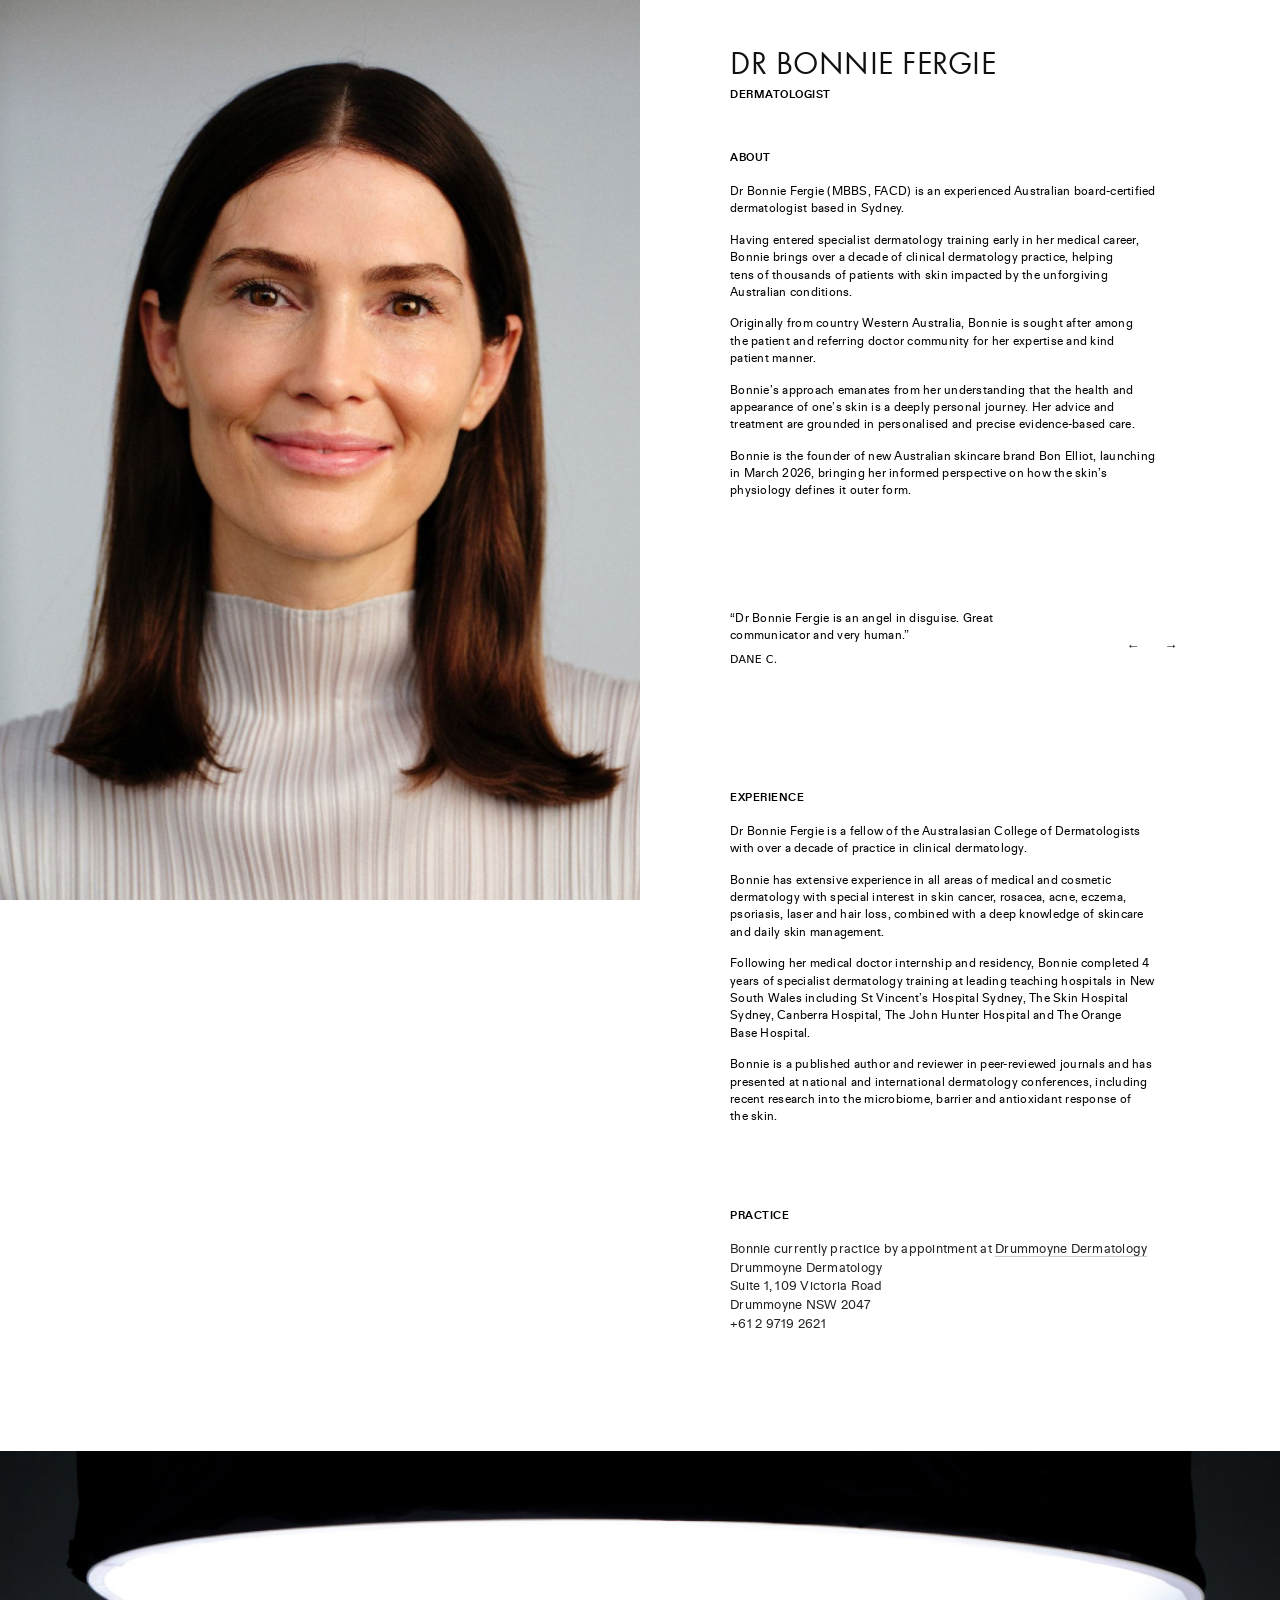
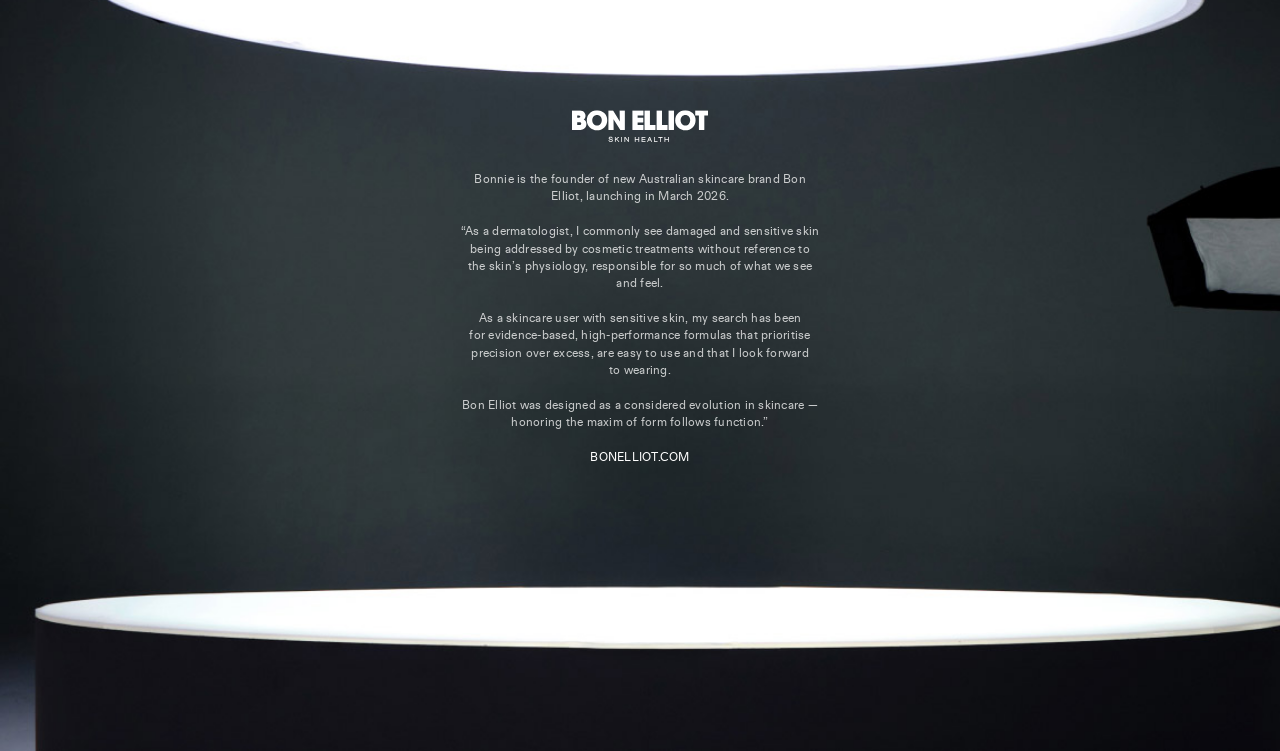
==== index.html @ 6dfac00f "Add files via upload" ====
<!doctype html>
<html lang="en">
<head>
  <meta charset="utf-8" />
  <meta name="viewport" content="width=device-width, initial-scale=1" />
  <title>Dr. Bonnie Fergie</title>

   <link rel="stylesheet" href="css/styles.css" />
   <link rel="stylesheet" href="fonts/stylesheet.css" />
   <link rel="icon" href="assets/favicon.ico" sizes="any">
  <link rel="icon" type="image/png" sizes="32x32" href="assets/favicon-32x32.png">
  <link rel="apple-touch-icon" sizes="180x180" href="assets/apple-touch-icon.png">

 
</head>

  <body>
    <!-- TOP SECTION: sticky image is constrained to this section -->
    <main class="page">
      <section class="bio">
        <div class="bio-grid">
          <aside class="bio-media">
            <!-- Use your attached image path -->
            <img src="assets/bonnie-portrait.jpg" alt="Portrait" />
          </aside>

          <article class="bio-content">
			  <div class="bio-content-inner">
            <h1>DR BONNIE FERGIE</h1>
            <div class="subtitle">DERMATOLOGIST</div>

            <h2>ABOUT</h2>
            <p>
              Dr Bonnie Fergie (MBBS, FACD) is an experienced Australian board-certified dermatologist based in Sydney.
            </p>
            <p>
              Having entered specialist dermatology training early in her medical career, Bonnie brings over a decade of clinical dermatology practice, helping tens of thousands of patients with skin impacted by the unforgiving Australian conditions.
            </p>
            <p>
              Originally from country Western Australia, Bonnie is sought after among the patient and referring doctor community for her expertise and kind patient manner.
            </p>
            <p>
              Bonnie’s approach emanates from her understanding that the health and appearance of one’s skin is a deeply personal journey. Her advice and treatment are grounded in personalised and precise evidence-based care.
            </p>
            <p>
              Bonnie is the founder of new Australian skincare brand Bon Elliot, launching in March 2026, bringing her informed perspective on how the skin’s physiology defines it outer form.
            </p>

		
			<div class="quote" aria-label="Testimonials">
			  <div class="quote-row">
			    

			    <div class="quote-body" role="group" aria-roledescription="carousel" aria-live="polite">
			      <p class="quote-text" id="quoteText"></p>
			      <div class="byline" id="quoteByline"></div>
			    </div>
				
			    <button class="quote-arrow" type="button" data-dir="-1" aria-label="Previous quote">
			      &#8592;
			    </button>

			    <button class="quote-arrow" type="button" data-dir="1" aria-label="Next quote">
			      &#8594;
			    </button>
			  </div>

			
			</div>

            <h2>EXPERIENCE</h2>
            <p>
              Dr Bonnie Fergie is a fellow of the Australasian College of Dermatologists with over a decade of
              practice in clinical dermatology.
            </p>
            <p>
              Bonnie has extensive experience in all areas of medical and cosmetic dermatology with special interest
              in skin cancer, rosacea, acne, eczema, psoriasis, laser and hair loss, combined with a deep knowledge
              of skincare and daily skin management.
            </p>
            <p>
              Following her medical doctor internship and residency, Bonnie completed 4 years of specialist
              dermatology training at leading teaching hospitals in New South Wales including St Vincent’s Hospital
              Sydney, The Skin Hospital Sydney, Canberra Hospital, The John Hunter Hospital and The Orange Base
              Hospital.
            </p>
            <p>
              Bonnie is a published author and reviewer in peer-reviewed journals and has presented at national and
              international dermatology conferences, including recent research into the microbiome, barrier and
              antioxidant response of the skin.
            </p>

            <div class="meta">
              <h2>PRACTICE</h2>
              <p>Bonnie currently practice by appointment at <a href="#">Drummoyne Dermatology</a><br/>
			  Drummoyne Dermatology<br/>
              Suite 1, 109 Victoria Road<br/>
              Drummoyne NSW 2047<br/>
              +61 2 9719 2621</p>
            </div>
			</div>
			
          </article>
        </div>
      </section>
    </main>

    <!-- BOTTOM SECTION: when this scrolls up, it naturally pushes the sticky image away -->
	<section class="quoteHero" aria-label="Bon Elliot statement section">
	  <!-- Background image -->
	  

	  <!-- Centered content -->
	  <div class="quoteHero__content">
	    
		
			<div class="quoteHero__logo">
	      	  <img src="assets/BonElliotLockup.svg" alt="Bon Elliot — Skin Health" />
	    	</div>

	    	<p class="quoteHero__lead">
	      Bonnie is the founder of new Australian skincare brand Bon Elliot, launching in March 2026.
	           <br/><br/>
	      “As a dermatologist, I commonly see damaged and sensitive skin being addressed by cosmetic treatments without reference to the skin’s physiology, responsible for so much of what we see and feel.
		  	<br/><br/>
	        As a skincare user with sensitive skin, my search has been for evidence-based, high-performance formulas that
	        prioritise precision over excess, are easy to use and that I look forward to wearing.
	     <br/><br/>
	        Bon Elliot was designed as a considered evolution in skincare — honoring the maxim of form follows function.”
			  <br/><br/>
		  	<a href="https://bonelliot.com" target="_blank" aria-label="Bon Elliot">BONELLIOT.COM</a>	
	      	</p>
	    </div>
		

	  </div>
	</section>
	
    <script>
      // 10 quotes (edit these however you like)
      const QUOTES = [
        { text: "Dr Bonnie Fergie is an angel in disguise. Great communicator and very human.", by: "Dane C." },
        { text: "She's practical and patient, a problem solver to support your skin.", by: "Michelle T." },
        { text: "Thank you Dr Fergie, I know you've changed my life.", by: "S. S." },
        { text: "Amazingly caring and always up on the latest treatments.", by: "Sunrise E." },
        { text: "Absolutely amazing. Very patient when explaining things to me.", by: "William H." },
        { text: "I felt I was in very safe and competent hands.", by: "Brenda A." },
        { text: "Very professional and able to find effective long-term solutions.", by: "Linda L." },
        { text: "I cannot thank Dr Bonnie Fergie enough for the incredibly kind, professional and thorough treatment of my skin.", by: "Claudia P." },
        { text: "Refreshing to experience her manner and her expertise in treating my skin condition. I didn't feel like another number.", by: "P." },
  	  ];
      

      const textEl = document.getElementById("quoteText");
      const bylineEl = document.getElementById("quoteByline");
      const dotsEl = document.querySelector(".quote-dots");
      const arrows = document.querySelectorAll(".quote-arrow");

      let index = 0;

      function renderDots() {
        dotsEl.innerHTML = "";
        QUOTES.forEach((_, i) => {
          const dot = document.createElement("span");
          dot.className = "quote-dot" + (i === index ? " is-active" : "");
          dotsEl.appendChild(dot);
        });
      }

      function renderQuote() {
        const q = QUOTES[index];
        textEl.textContent = `“${q.text}”`;
        bylineEl.textContent = q.by;
        renderDots();
      }

      function move(dir) {
        index = (index + dir + QUOTES.length) % QUOTES.length;
        renderQuote();
      }

      arrows.forEach((btn) => {
        btn.addEventListener("click", () => move(parseInt(btn.dataset.dir, 10)));
      });

      // Optional: keyboard support (left/right arrows)
      document.addEventListener("keydown", (e) => {
        if (e.key === "ArrowLeft") move(-1);
        if (e.key === "ArrowRight") move(1);
      });

      renderQuote();
    </script>
  </body>
  
  
  
</html>
---- css/styles.css ----
:root {
  --page-max: 1730px;
  --gap: clamp(18px, 3.5vw, 56px);
  --text: #111;
  --muted: #6b6b6b;
  --rule: #e8e8e8;
  --bg: #ffffff;
}

/* ---------- Base ---------- */

* {
  box-sizing: border-box;
}

html,
body {
  height: 100%;
}

body {
  margin: 0;
  font-family:
    ui-sans-serif,
    system-ui,
    -apple-system,
    Segoe UI,
    Roboto,
    Helvetica,
    Arial,
    "Apple Color Emoji",
    "Segoe UI Emoji";
  color: var(--text);
  background: var(--bg);
}

/* ---------- Layout wrappers ---------- */

.page {
  max-width: var(--page-max);
  margin: 0 auto;
  padding: 0 var(--gutter);
}

/*
  Sticky boundary:
  Sticky elements stop being sticky when their parent ends.
  When the next section scrolls up, it pushes the sticky image away.
*/

.bio {
  padding: 0;
}

.bio-grid {
  display: grid;
  grid-template-columns: 50vw 1fr;
  min-height: 100vh;
}

/* ---------- Sticky media ---------- */

.bio-media {
  position: sticky;
  top: 0;
  width: 50vw;
  height: 100vh;
  overflow: hidden;
}

.bio-media img {
  width: 100%;
  height: 100%;
  display: block;
  object-fit: cover;
}

.bio-content {
  display: flex;
  align-items: center;     /* vertical centering */
  justify-content: center; /* horizontal centering */
  min-height: 100vh;       /* match viewport height */
}

.bio-content-inner {
  max-width: 460px;
  width: 100%;
  margin-top: 40px;
  margin-bottom: 110px;
}

/* ---------- Content typography ---------- */

.kicker {
  margin: 0 0 10px;
  font-size: 12px;
  letter-spacing: 0.14em;
  text-transform: uppercase;
  color: var(--muted);
}

h1 {
  margin: 0 0 6px;
  font-family: 'futura_roundregular';
  font-size: 32px;
  letter-spacing: 0.5px;
  font-weight: 100;
}

.subtitle {
  margin: 0 0 26px;
  font-family: 'abc_diatype_unlicensed_triaBd';
  font-size: 11px;
  letter-spacing: 0.5px;
  text-transform: uppercase;
  color: #000;
}

h2 {
  margin: 52px 0 20px;
  font-family: 'abc_diatype_unlicensed_triaBd';
  font-size: 11px;
  letter-spacing: 0.5px;
  text-transform: uppercase;
  color: #000;
}

p {
  margin: 0 0 14px;
  font-family: 'abc_diatype_unlicensed_triaRg';
  font-size: 12px;
  line-height: 1.45;
  letter-spacing: 0.25px;
  color: #000;
  max-width: 62ch;
  text-wrap:pretty;
}

/* ---------- Quote ---------- */

/* Quote carousel styling (works with your existing .quote styles) */
.quote {
  margin: 92px 0;
  padding: 18px 0;
}

.quote-row {
  display: grid;
  grid-template-columns: auto 1fr auto;
  gap: 0px;
  align-items: center;
}

.quote-body {
  min-height: 72px; /* keeps layout steady while swapping */
  padding-right:100px;
}

.quote-text {
  margin: 0 0 8px;
  font-size: 12px;
  line-height: 1.45;
  letter-spacing: 0.25px;
  color: #000;
  max-width: 62ch;
  text-wrap:pretty;
}

.byline {
  font-size: 11px;
  letter-spacing: 0.25px;
  color: #000;
  text-wrap:pretty;
  text-transform: uppercase;
}

.quote-arrow {
  width: 38px;
  height: 38px;
  border: none;
  background: #fff;
  color: #111;
  cursor: pointer;
  display: grid;
  place-items: center;
  line-height: 1;
  user-select: none;
}

.quote-arrow:hover {
  border-color: #cfcfcf;
}

.quote-arrow:active {
  transform: translateY(1px);
}

.quote-arrow:focus-visible {
  outline: 2px solid #111;
  outline-offset: 3px;
}

.quote-dots {
  margin-top: 14px;
  display: flex;
  gap: 6px;
  justify-content: center;
}

.quote-dot {
  width: 6px;
  height: 6px;
  border-radius: 999px;
  background: #d7d7d7;
}

.quote-dot.is-active {
  background: #111;
}

/* ---------- Meta ---------- */

.meta {
  margin-top: 12px;
  padding-top: 18px;
}

.meta p {
  margin: 0 0 6px;
  font-size: 13px;
  color: #222;
}

.meta a {
  color: inherit;
  text-decoration: none;
  border-bottom: 1px solid #ccc;
}

.meta a:hover {
  border-bottom-color: #111;
}

/* ---------- Responsive (Bio) ---------- */

@media (max-width: 900px) {
  .bio-grid {
    grid-template-columns: 1fr;
  }

  .bio-media {
    position: relative;
    width: 100%;
    height: auto;
  }

  .bio-media img {
    height: 70vh;
  }
}

/* ---------- Quote Hero ---------- */

.quoteHero {
	background: url("../assets/bottom_bg.jpg") center / cover no-repeat;
	  position: relative;
	  height: 100vh;
}



/* Centered overlay */

.quoteHero__content {
  position: absolute;
  top: 50%;
  left: 50%;
  transform: translate(-50%, -50%);
  z-index: 1;
  text-align: center;
  color: rgba(255, 255, 255, 0.88);
}

.quoteHero__logo {
}

.quoteHero__logo img {
  height: 32px;
  width: auto;
  display: inline-block;
}

.quoteHero__lead {
  margin: 25px 0 25px;
  font-size: 12px;
  line-height: 1.45;
  color: rgba(255, 255, 255, 0.75);
}

p.quoteHero__lead  {
	max-width:52ch;
}

.quoteHero__quote {
  width: min(560px, 92vw);
  font-size: 12px;
  line-height: 1.45;
  letter-spacing: 0.25px;
  color: rgba(255, 255, 255, 0.82);
}

.quoteHero__quote p {
  margin: 0 0 14px;
}

.quoteHero__url {
  margin-top: 22px;
  font-size: 11px;
  letter-spacing: 0.2em;
  color: rgba(255, 255, 255, 0.8);
}

a {
	color: #fff;
	text-decoration: none;
}

/* ---------- Quote Hero Responsive ---------- */

@media (max-width: 520px) {
  .quoteHero__logo img {
    height: 30px;
  }

  .quoteHero__quote {
    font-size: 12px;
  }
  
  .quoteHero__content {
	  width:300px;
  }

  .bio-content {
	  margin: 0px 20px;
  }
}
---- fonts/stylesheet.css ----
@font-face {
    font-family: 'futura_roundregular';
    src: url('futura_round-webfont.woff2') format('woff2'),
         url('futura_round-webfont.woff') format('woff');
    font-weight: normal;
    font-style: normal;
}

@font-face {
    font-family: 'abc_diatype_unlicensed_triaRg';
    src: url('abcdiatype-regular-trial-webfont.woff2') format('woff2'),
         url('abcdiatype-regular-trial-webfont.woff') format('woff');
    font-weight: normal;
    font-style: normal;
}

@font-face {
    font-family: 'abc_diatype_unlicensed_triaBd';
    src: url('abcdiatype-bold-trial-webfont.woff2') format('woff2'),
         url('abcdiatype-bold-trial-webfont.woff') format('woff');
    font-weight: normal;
    font-style: normal;
}
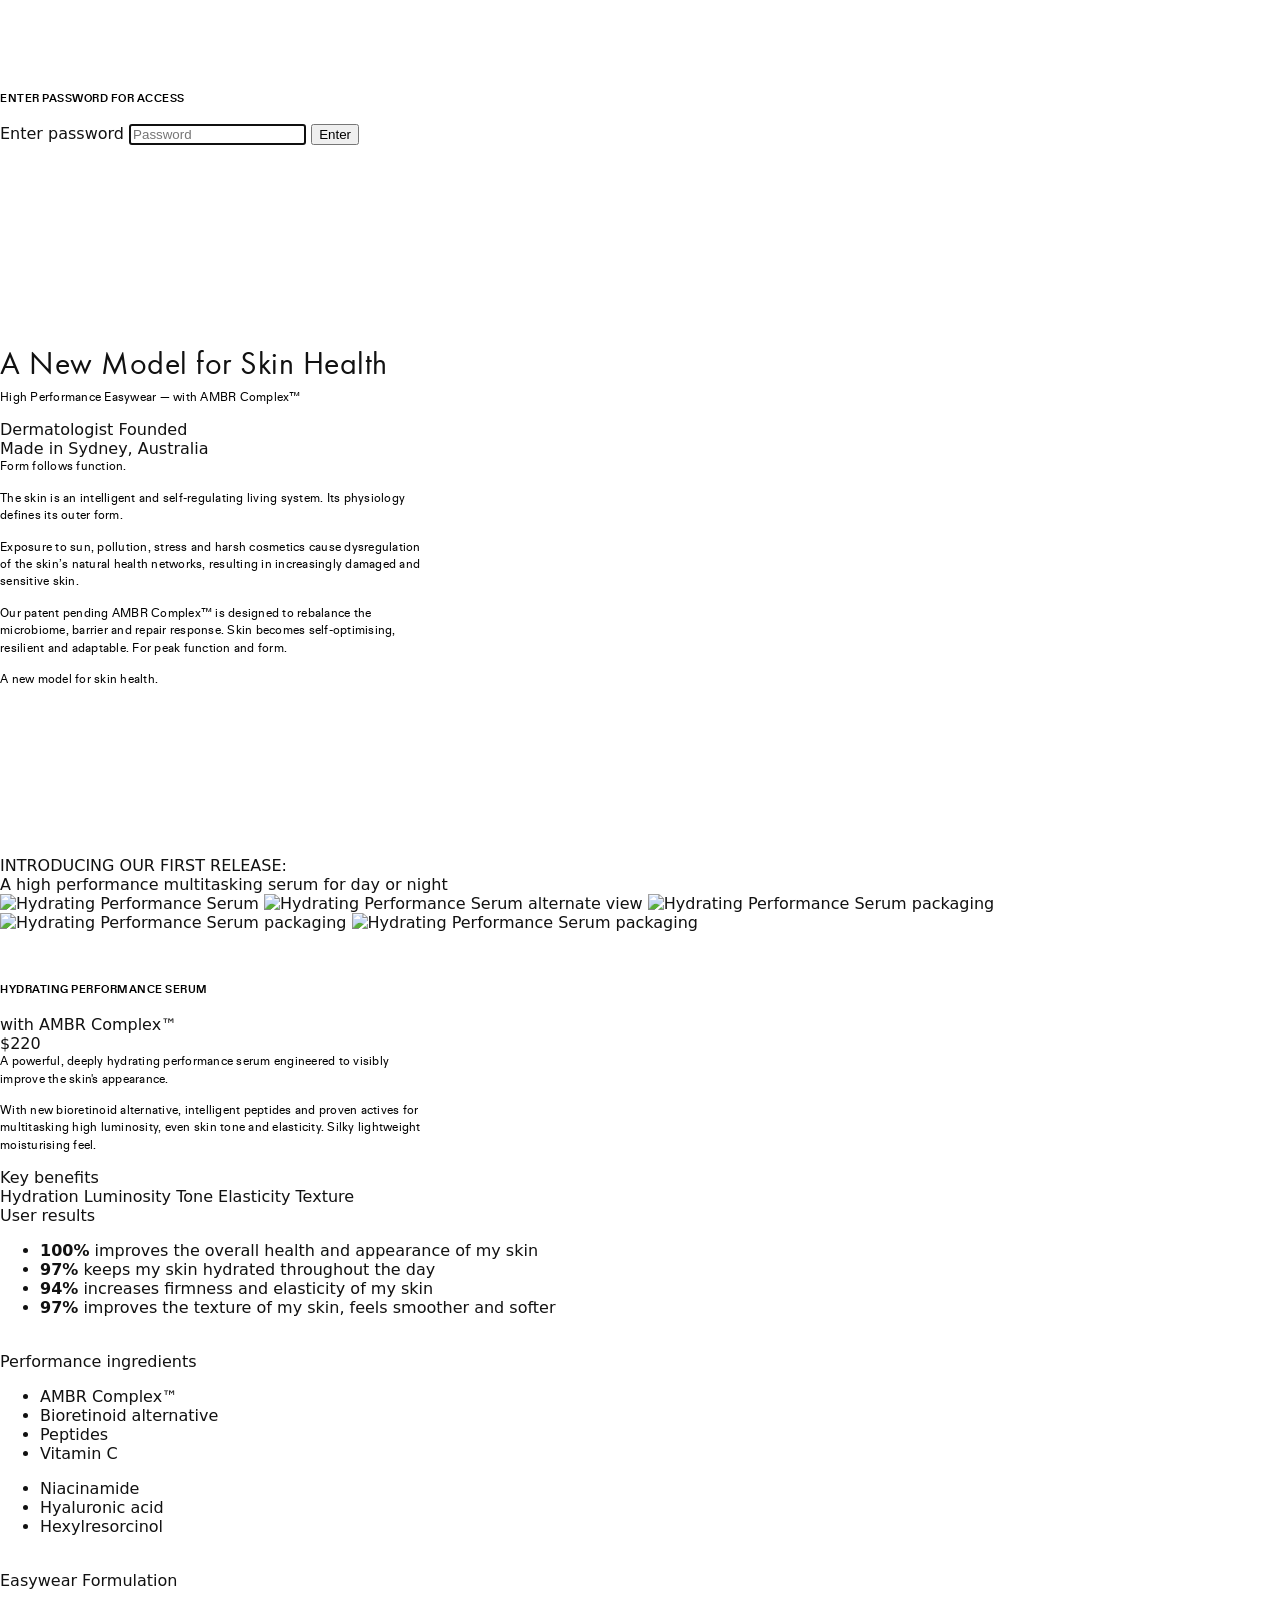
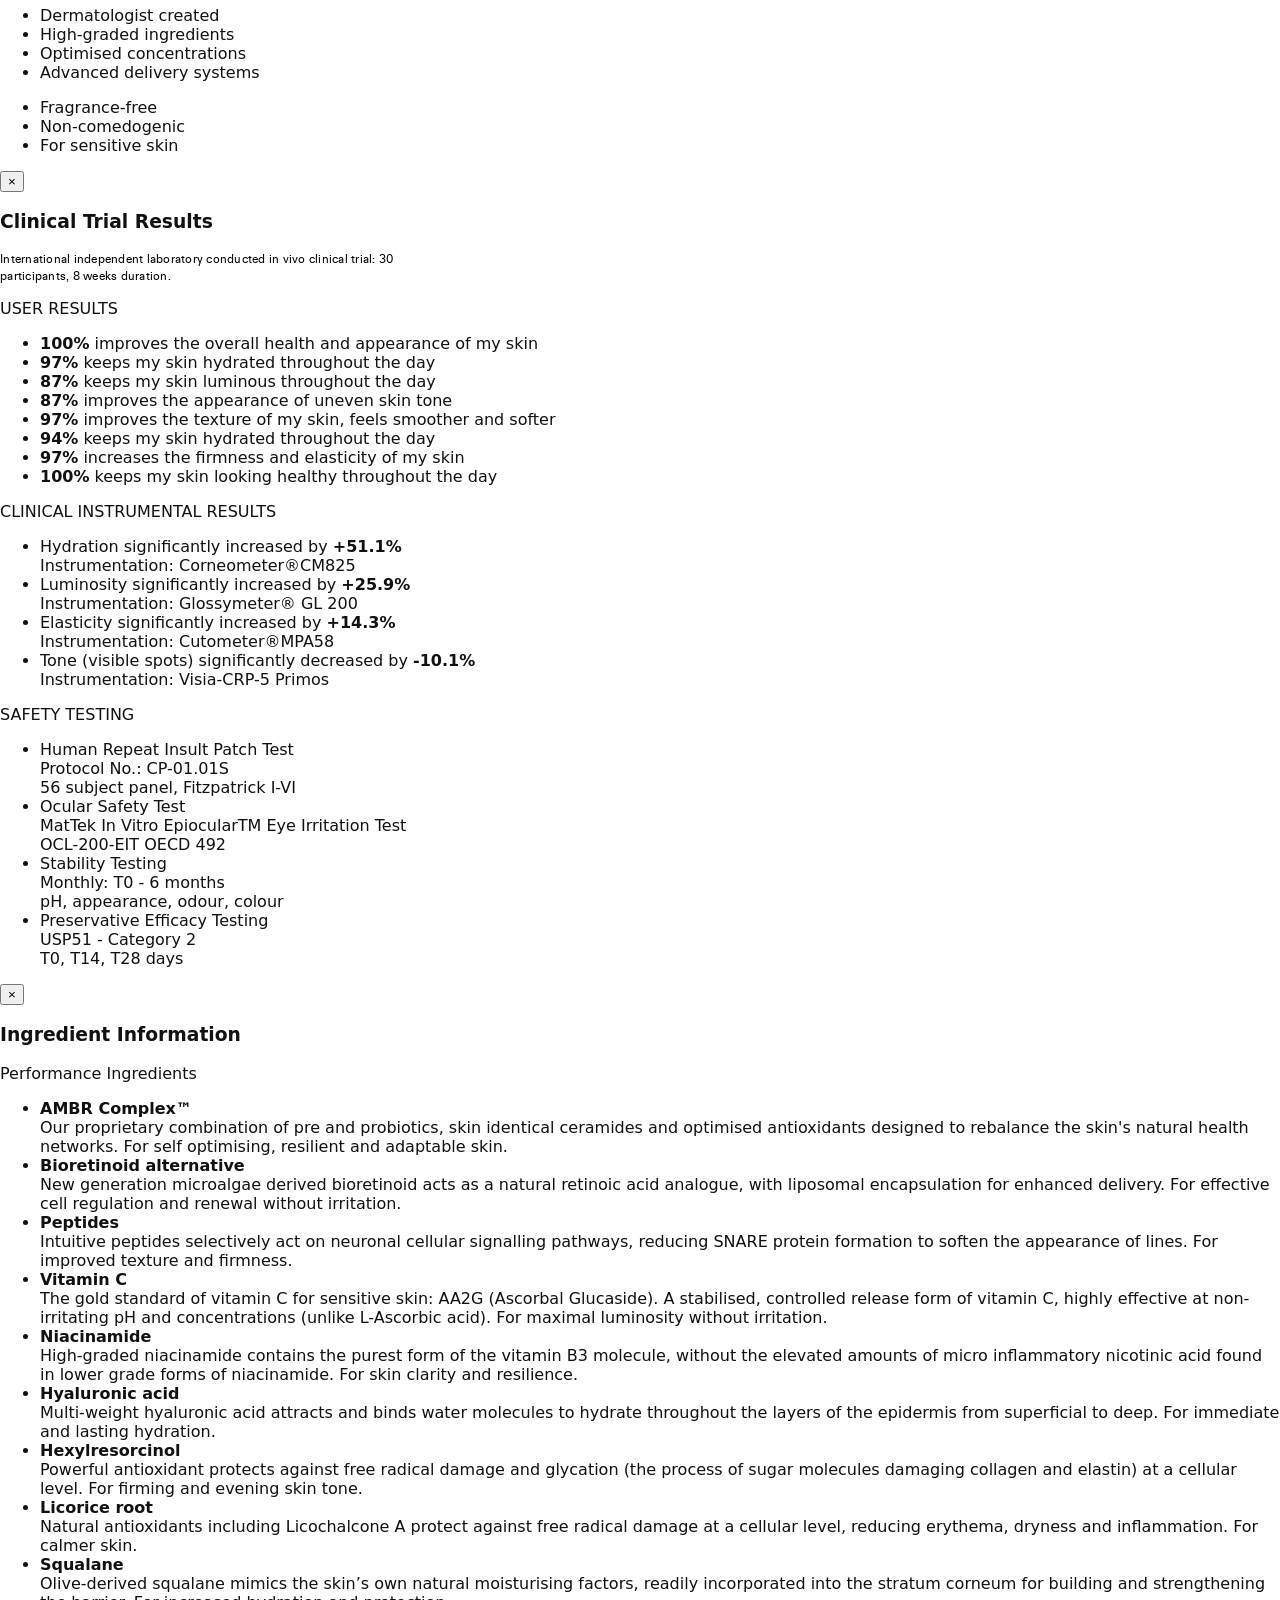
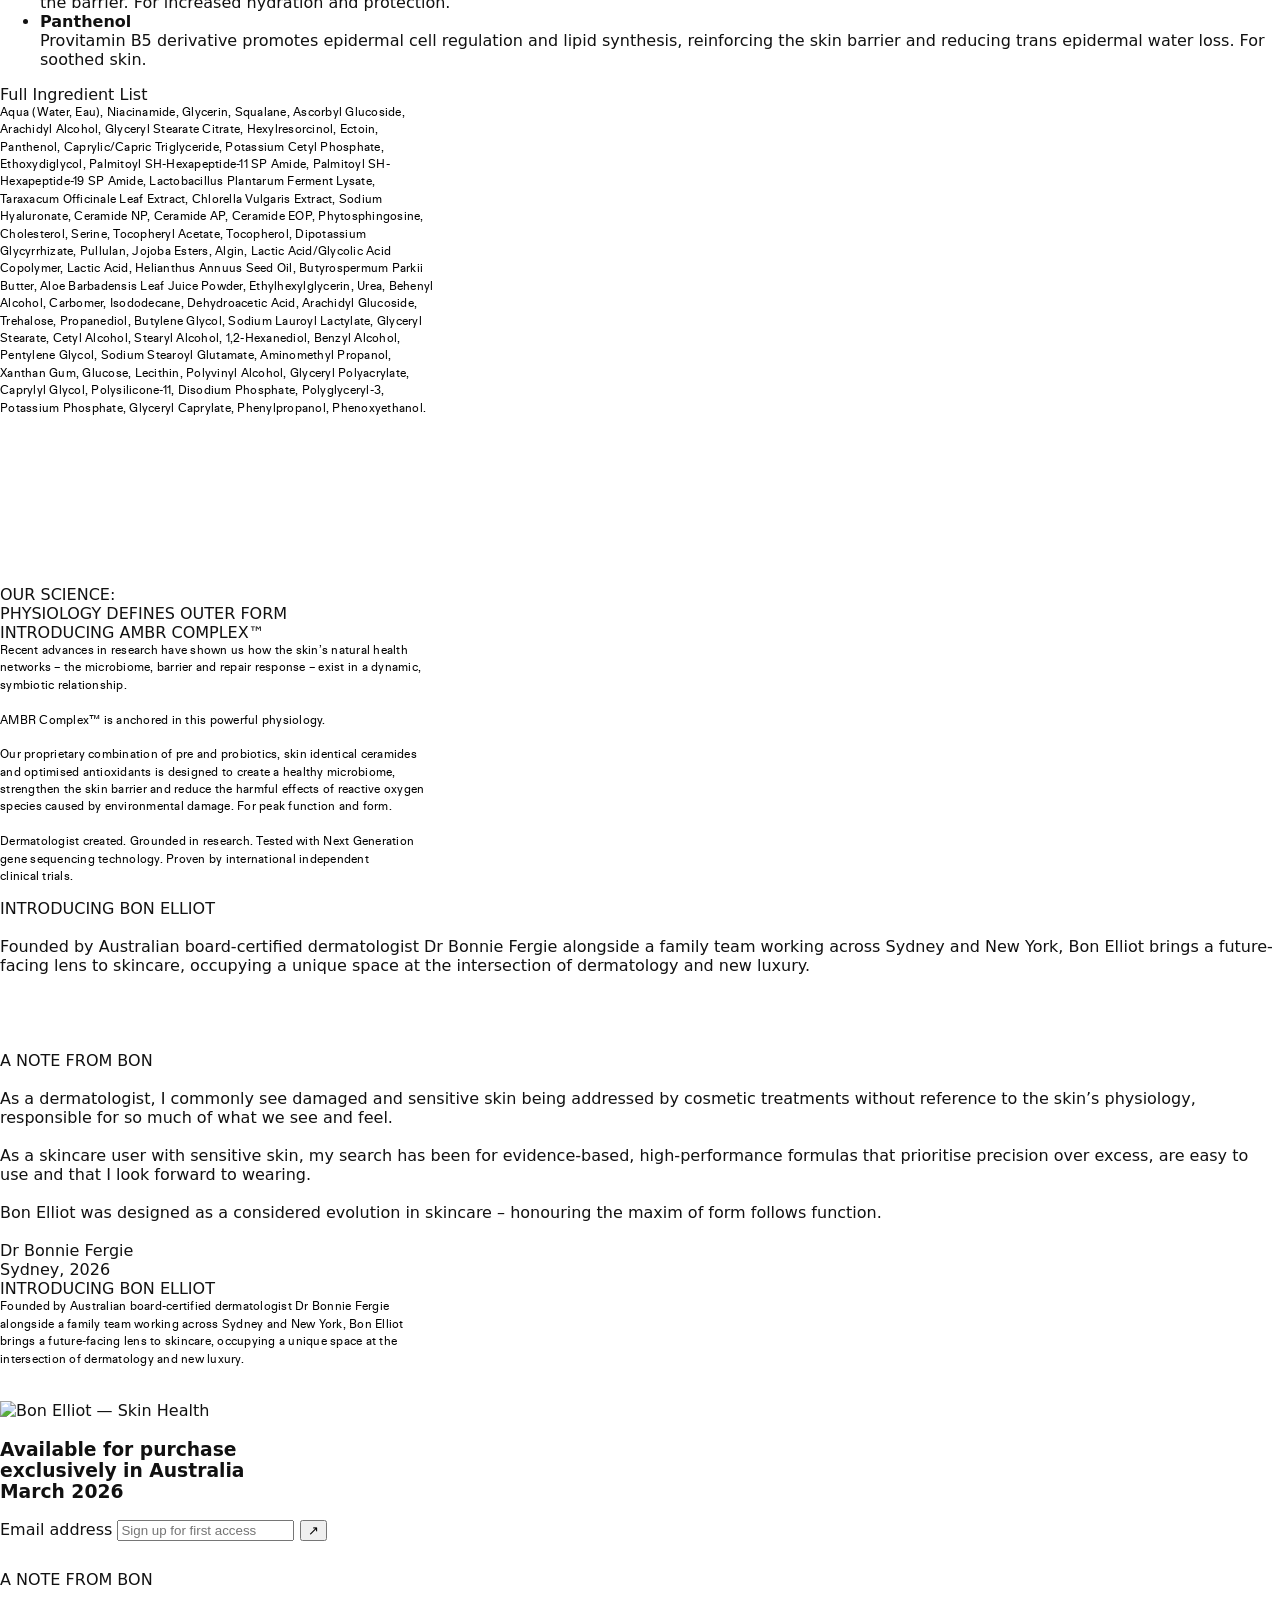
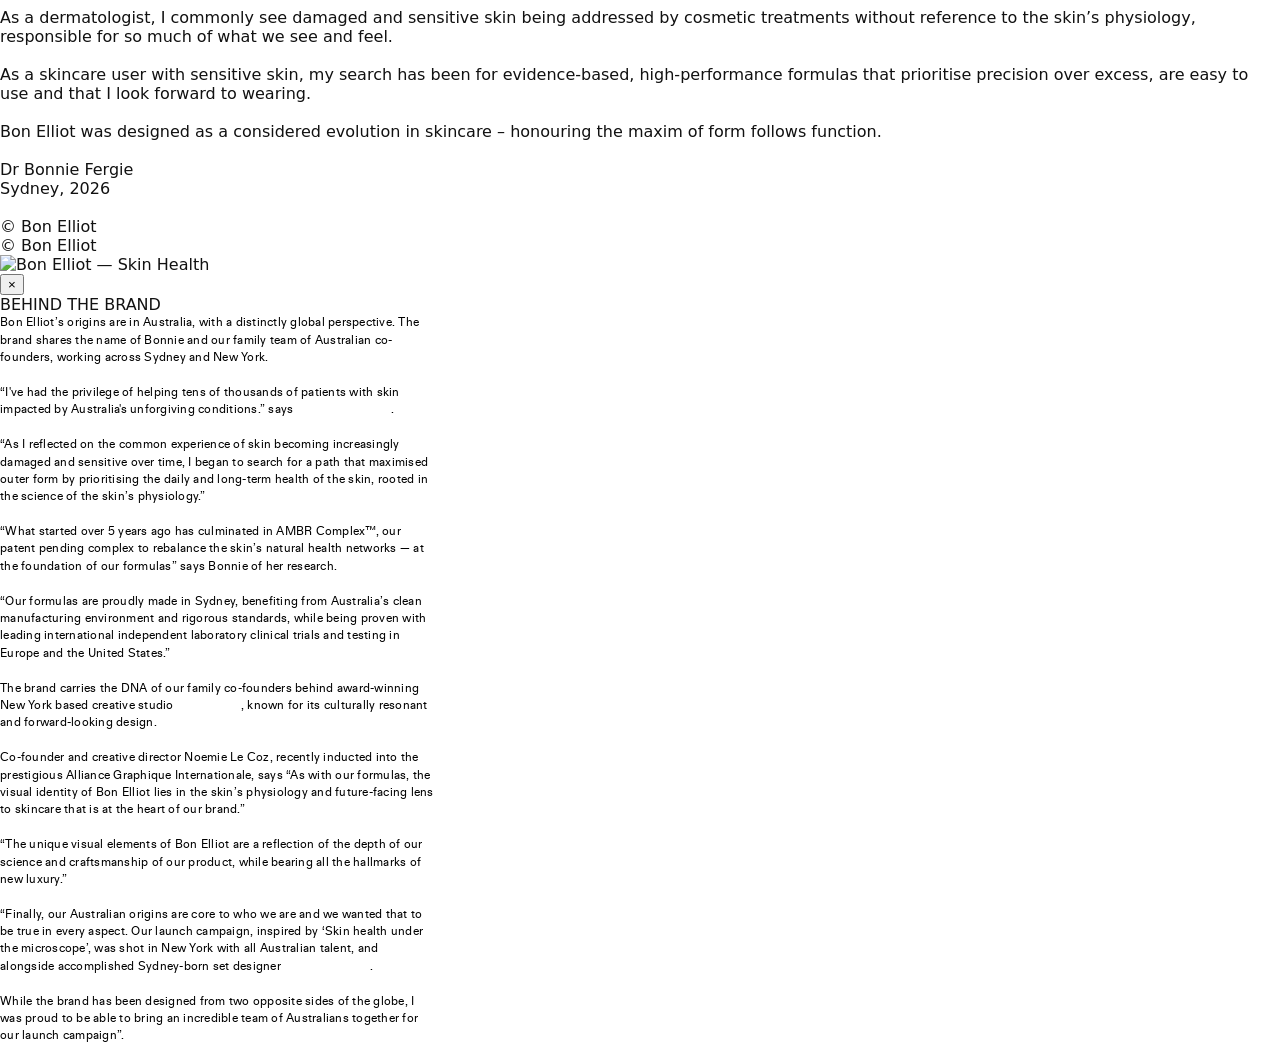
==== commit e78c4925: "Add files via upload" ====
--- a/index.html
+++ b/index.html
@@ -3,196 +3,730 @@
 <head>
   <meta charset="utf-8" />
   <meta name="viewport" content="width=device-width, initial-scale=1" />
-  <title>Dr. Bonnie Fergie</title>
-
-   <link rel="stylesheet" href="css/styles.css" />
-   <link rel="stylesheet" href="fonts/stylesheet.css" />
-   <link rel="icon" href="assets/favicon.ico" sizes="any">
-  <link rel="icon" type="image/png" sizes="32x32" href="assets/favicon-32x32.png">
-  <link rel="apple-touch-icon" sizes="180x180" href="assets/apple-touch-icon.png">
-
- 
+  <title>Bon Elliot — Skin Health</title>
+  <link rel="stylesheet" href="css/styles.css" />
+  <link rel="stylesheet" href="fonts/stylesheet.css" />
+  <link rel="icon" href="assets/favicon.ico" sizes="any">
+ <link rel="icon" type="image/png" sizes="32x32" href="assets/favicon-32x32.png">
+ <link rel="apple-touch-icon" sizes="180x180" href="assets/apple-touch-icon.png">
 </head>
 
-  <body>
-    <!-- TOP SECTION: sticky image is constrained to this section -->
-    <main class="page">
-      <section class="bio">
-        <div class="bio-grid">
-          <aside class="bio-media">
-            <!-- Use your attached image path -->
-            <img src="assets/bonnie-portrait.jpg" alt="Portrait" />
-          </aside>
-
-          <article class="bio-content">
-			  <div class="bio-content-inner">
-            <h1>DR BONNIE FERGIE</h1>
-            <div class="subtitle">DERMATOLOGIST</div>
-
-            <h2>ABOUT</h2>
+
+<body>
+   
+	<!-- Password Gate Overlay -->
+	<div class="gate" id="gate" aria-hidden="false">
+        
+	  <div class="gate__backdrop"></div>
+     
+     <div class="gate-logo">
+       <img src="assets/BonElliotLockup.svg" alt="Bon Elliot — Skin Health">
+     </div>
+	  
+	  <div class="gate__panel" role="dialog" aria-modal="true" aria-labelledby="gateTitle">
+		  
+		  
+	    <h2 id="gateTitle" class="gate__title">Enter password for access</h2>
+
+	    <form class="gate__form" id="gateForm">
+	      <label class="sr-only" for="gatePassword">Enter password</label>
+	      <input
+	        id="gatePassword"
+	        type="password"
+	        placeholder="Password"
+	        autocomplete="current-password"
+	        required
+	      />
+	      <button type="submit">Enter</button>
+	    </form>
+
+	    <div class="gate__error" id="gateError" aria-live="polite"></div>
+	  </div>
+	</div>
+	 <!-- 
+	<div class="mini-window-container">
+    <div class="mini-window">
+		<div class="mini-image">
+   	   	 <img src="assets/Carousel1.jpg" alt="Hydrating Performance Serum">
+	    </div>
+		<div class="mini-copy">
+   	     <p>Thank you for being the first to try the Hydrating Performance Serum.</p>
+		     </div>
+    </div>
+	-->
+</div>
+	
+	
+  <!-- HERO (100% viewport height + background video) -->
+  <header class="hero">
+
+    
+    <!-- Replace the src with your real video file(s). Keep muted+playsinline for autoplay on mobile. -->
+    <video class="hero__video" autoplay muted loop playsinline preload="metadata" poster="">
+      <source src="assets/hero.mp4" type="video/mp4" />
+      <source src="assets/hero.webm" type="video/webm" />
+    </video>
+    <div class="hero__overlay" aria-hidden="true"></div>
+  
+    <div class="wrap hero__content">
+      <div class="hero__brand">
+        <img src="assets/BonElliotLockup.svg" alt="Bon Elliot — Skin Health">
+      </div>
+
+      <div class="hero__headline">
+        <h1>A New Model for Skin Health</h1>
+        <p>High Performance Easywear — with AMBR Complex<span>™</span></p>
+      </div>
+
+      <div class="hero__meta">
+        <div>Dermatologist Founded</div>
+        <div>Made in Sydney, Australia</div>
+      </div>
+	  
+      
+    </div>
+  </header>
+
+  <main>
+    <!-- Intro strip -->
+    <section class="intro">
+      <div class="wrap">
+        <div class="intro__grid">
+          <div class="intro_copy">
+			  
             <p>
-              Dr Bonnie Fergie (MBBS, FACD) is an experienced Australian board-certified dermatologist based in Sydney.
+			  Form follows function.
+            </p>
+			
+            <p>
+            The skin is an intelligent and self-regulating living system. Its physiology defines its outer form. 
+            </p>
+			
+            <p>
+			  Exposure to sun, pollution, stress and harsh cosmetics cause dysregulation of the skin’s natural health networks, resulting in increasingly damaged and sensitive skin.
+            </p>
+            
+			<p> 
+				Our patent pending AMBR Complex<span>™</span> is designed to rebalance the microbiome, barrier and repair response. Skin becomes self-optimising, resilient and adaptable. For peak function and form.
+		   </p>
+		   
+		    <p> 
+			  A new model for skin health.
+		    </p>
+          </div>
+		  
+		  <div class="intro_logo">
+	     	 	<video class="" autoplay muted loop playsinline preload="metadata" poster="">
+	       			<source src="assets/BELOGOBlack_1.mp4" type="video/mp4" />
+	       			<source src="assets/BELOGOBlack_1.webm" type="video/webm" />
+	     		</video>
+	 		</div>
+        </div>
+
+        <div class="dividerLabel">INTRODUCING OUR FIRST RELEASE:<br/>A high performance multitasking serum for day or night</div>
+      </div>
+    </section>
+
+    <!-- Product section (carousel + copy) -->
+    <section class="product">
+      <div class="wrap">
+        <div class="product__grid">
+          <div class="frame" aria-label="Product image carousel">
+            <div class="carousel" id="productCarousel">
+              <!-- Replace these with your real product images -->
+              <img class="is-active" src="assets/Carousel1.jpg" alt="Hydrating Performance Serum" />
+              <img src="assets/Carousel2.jpg" alt="Hydrating Performance Serum alternate view" />
+              <img src="assets/Carousel3.jpg" alt="Hydrating Performance Serum packaging" />
+			  <img src="assets/Carousel4.jpg" alt="Hydrating Performance Serum packaging" />
+			  <img src="assets/Carousel5.jpg" alt="Hydrating Performance Serum packaging" />
+            </div>
+          </div>
+
+          <div class="product__copy">
+            <h2>Hydrating Performance Serum</h2>
+            <div class="sub">with AMBR Complex<span>™</span><br/>$220</div>
+
+            <p>
+             A powerful, deeply hydrating performance serum engineered to visibly improve the skin's appearance.
             </p>
             <p>
-              Having entered specialist dermatology training early in her medical career, Bonnie brings over a decade of clinical dermatology practice, helping tens of thousands of patients with skin impacted by the unforgiving Australian conditions.
+              With new bioretinoid alternative, intelligent peptides and proven actives for multitasking high luminosity,
+              even skin tone and elasticity. Silky lightweight moisturising feel.
             </p>
-            <p>
-              Originally from country Western Australia, Bonnie is sought after among the patient and referring doctor community for her expertise and kind patient manner.
-            </p>
-            <p>
-              Bonnie’s approach emanates from her understanding that the health and appearance of one’s skin is a deeply personal journey. Her advice and treatment are grounded in personalised and precise evidence-based care.
-            </p>
-            <p>
-              Bonnie is the founder of new Australian skincare brand Bon Elliot, launching in March 2026, bringing her informed perspective on how the skin’s physiology defines it outer form.
-            </p>
-
-		
-			<div class="quote" aria-label="Testimonials">
-			  <div class="quote-row">
-			    
-
-			    <div class="quote-body" role="group" aria-roledescription="carousel" aria-live="polite">
-			      <p class="quote-text" id="quoteText"></p>
-			      <div class="byline" id="quoteByline"></div>
-			    </div>
-				
-			    <button class="quote-arrow" type="button" data-dir="-1" aria-label="Previous quote">
-			      &#8592;
-			    </button>
-
-			    <button class="quote-arrow" type="button" data-dir="1" aria-label="Next quote">
-			      &#8594;
-			    </button>
-			  </div>
-
-			
-			</div>
-
-            <h2>EXPERIENCE</h2>
-            <p>
-              Dr Bonnie Fergie is a fellow of the Australasian College of Dermatologists with over a decade of
-              practice in clinical dermatology.
-            </p>
-            <p>
-              Bonnie has extensive experience in all areas of medical and cosmetic dermatology with special interest
-              in skin cancer, rosacea, acne, eczema, psoriasis, laser and hair loss, combined with a deep knowledge
-              of skincare and daily skin management.
-            </p>
-            <p>
-              Following her medical doctor internship and residency, Bonnie completed 4 years of specialist
-              dermatology training at leading teaching hospitals in New South Wales including St Vincent’s Hospital
-              Sydney, The Skin Hospital Sydney, Canberra Hospital, The John Hunter Hospital and The Orange Base
-              Hospital.
-            </p>
-            <p>
-              Bonnie is a published author and reviewer in peer-reviewed journals and has presented at national and
-              international dermatology conferences, including recent research into the microbiome, barrier and
-              antioxidant response of the skin.
-            </p>
-
-            <div class="meta">
-              <h2>PRACTICE</h2>
-              <p>Bonnie currently practice by appointment at <a href="#">Drummoyne Dermatology</a><br/>
-			  Drummoyne Dermatology<br/>
-              Suite 1, 109 Victoria Road<br/>
-              Drummoyne NSW 2047<br/>
-              +61 2 9719 2621</p>
+            
+            <div class="label">Key benefits</div>
+            <div class="pills" aria-label="Key benefits">
+              <span class="pill">Hydration</span>
+			  <span class="pill">Luminosity</span>
+              <span class="pill">Tone</span>
+              <span class="pill">Elasticity</span>              
+              <span class="pill">Texture</span>
             </div>
-			</div>
-			
-          </article>
+
+            <div class="label">User results</div>
+            <ul class="list">
+              <li><b>100%</b>  improves the overall health and appearance of my skin</li>
+              <li><b>97%</b> keeps my skin hydrated throughout the day</li>
+			  <li><b>94%</b> increases firmness and elasticity of my skin</li>
+              <li><b>97%</b> improves the texture of my skin, feels smoother and softer</li>
+			   
+            </ul>
+			
+           <a href="#" class="link" data-modal="#resultsModal">
+              Clinical Trial Results
+              <span aria-hidden="true">+</span>
+            </a>
+
+            <div class="label">Performance ingredients</div>
+            <div class="twoCol">
+              <ul class="ingredientList">
+                <li>AMBR Complex<span>™</span></li>
+                <li>Bioretinoid alternative</li>
+                <li>Peptides</li>
+                <li>Vitamin C</li>
+              </ul>
+              <ul class="ingredientList">
+                <li>Niacinamide</li>
+                <li>Hyaluronic acid</li>
+                <li>Hexylresorcinol</li>
+              </ul>
+            </div>
+
+           <a href="#" class="link" data-modal="#ingredientsModal">
+              Ingredient Information<span aria-hidden="true">+</span>
+            </a>
+			
+			
+            <div class="label">Easywear Formulation</div>
+            <div class="twoCol">
+              <ul class="ingredientList">
+                <li>Dermatologist created</li>
+                <li>High-graded ingredients</li>
+                <li>Optimised concentrations</li>
+                <li>Advanced delivery systems</li>
+              </ul>
+              <ul class="ingredientList">
+                <li>Fragrance-free</li>
+                <li>Non-comedogenic</li>
+                <li>For sensitive skin</li>
+              </ul>
+            </div>
+          </div>
         </div>
-      </section>
-    </main>
-
-    <!-- BOTTOM SECTION: when this scrolls up, it naturally pushes the sticky image away -->
-	<section class="quoteHero" aria-label="Bon Elliot statement section">
-	  <!-- Background image -->
+      </div>
+    </section>
+	
+
+	<!-- Modal 1 -->
+	<div class="modal" id="resultsModal" aria-hidden="true">
+	  <div class="modal__backdrop" data-close></div>
+	  <div class="modal__panel" role="dialog" aria-modal="true" aria-labelledby="resultsTitle">
+	    <button class="modal__close" data-close aria-label="Close">×</button>
+	    <h3 id="resultsTitle">Clinical Trial Results</h3>
+	    	<p>International independent laboratory conducted in vivo clinical trial: 30 participants, 8 weeks duration.</p>
+
+			<div class="label">USER RESULTS</div>
+            <ul class="list">
+              <li><b>100%</b> improves the overall health and appearance of my skin</li>
+              <li><b>97%</b> keeps my skin hydrated throughout the day</li>
+			  <li><b>87%</b> keeps my skin luminous throughout the day</li>
+              <li><b>87%</b> improves the appearance of uneven skin tone</li>   
+              <li><b>97%</b>  improves the texture of my skin, feels smoother and softer</li>
+              <li><b>94%</b> keeps my skin hydrated throughout the day</li>
+			  <li><b>97%</b> increases the firmness and elasticity of my skin</li>
+              <li><b>100%</b> keeps my skin looking healthy throughout the day</li>
+            </ul>
+			
+			<div class="label">CLINICAL INSTRUMENTAL RESULTS</div>
+            <ul class="clinicalsList">
+              <li>Hydration significantly increased by <b>+51.1%</b><br/>Instrumentation: Corneometer®CM825</li>
+             <li>Luminosity significantly increased by <b>+25.9%</b><br/>Instrumentation: Glossymeter® GL 200</li>
+			 <li>Elasticity significantly increased by <b>+14.3%</b><br/>Instrumentation: Cutometer®MPA58 </li>
+			 <li>Tone (visible spots) significantly decreased by <b>-10.1%</b><br/>Instrumentation: Visia-CRP-5 Primos</li>
+            </ul>
+			
+			<div class="label">SAFETY TESTING</div>
+            <ul class="clinicalsList">
+              <li>Human Repeat Insult Patch Test<br/>
+				  Protocol No.: CP-01.01S<br/>
+				  56 subject panel, Fitzpatrick I-VI</li>
+             <li>Ocular Safety Test <br/>
+				 MatTek In Vitro EpiocularTM Eye Irritation Test <br/>
+				 OCL-200-EIT OECD 492</li>
+			 <li>Stability Testing<br/>
+				 Monthly: T0 - 6 months<br/>
+				 pH, appearance, odour, colour
+			 </li>
+			 <li>Preservative Efficacy Testing<br/>
+				 USP51 - Category 2<br/>
+				 T0, T14, T28 days</li>
+            </ul>
+			
+			
+	  </div>
+	</div>
+
+	<!-- Modal 2 -->
+	<div class="modal" id="ingredientsModal" aria-hidden="true">
+	  <div class="modal__backdrop" data-close></div>
+	  <div class="modal__panel" role="dialog" aria-modal="true" aria-labelledby="ingredientsTitle">
+	    <button class="modal__close" data-close aria-label="Close">×</button>
+	    
+		<h3 id="ingredientsTitle">Ingredient Information</h3>
+ 			<div class="label">Performance Ingredients</div>
+             <ul class="ingredientsModalList">
+               <li><b>AMBR Complex<span>™</span></b><br/>Our proprietary combination of pre and probiotics, skin identical ceramides and optimised antioxidants designed to rebalance the skin's natural health networks. For self optimising, resilient and adaptable skin. 
+</li>
+			   <li>
+			      <b>Bioretinoid alternative</b><br>
+			      New generation microalgae derived bioretinoid acts as a natural retinoic acid analogue, with liposomal encapsulation for enhanced delivery. For effective cell regulation and renewal without irritation.
+			    </li>
+
+			    <li>
+			      <b>Peptides</b><br>
+			      Intuitive peptides selectively act on neuronal cellular signalling pathways, reducing SNARE protein formation to soften the appearance of lines. For improved texture and firmness.
+			    </li>
+
+			    <li>
+			      <b>Vitamin C</b><br>
+			      The gold standard of vitamin C for sensitive skin: AA2G (Ascorbal Glucaside). A stabilised, controlled release form of vitamin C, highly effective at non-irritating pH and concentrations (unlike L-Ascorbic acid). For maximal luminosity without irritation.
+			    </li>
+
+			    <li>
+			      <b>Niacinamide</b><br>
+			      High-graded niacinamide contains the purest form of the vitamin B3 molecule, without the elevated amounts of micro inflammatory nicotinic acid found in lower grade forms of niacinamide. For skin clarity and resilience.
+			    </li>
+
+			    <li>
+			      <b>Hyaluronic acid</b><br>
+			      Multi-weight hyaluronic acid attracts and binds water molecules to hydrate throughout the layers of the epidermis from superficial to deep. For immediate and lasting hydration.
+			    </li>
+
+			    <li>
+			      <b>Hexylresorcinol</b><br>
+			      Powerful antioxidant protects against free radical damage and glycation (the process of sugar molecules damaging collagen and elastin) at a cellular level. For firming and evening skin tone.
+			    </li>
+
+			    <li>
+			      <b>Licorice root</b><br>
+			      Natural antioxidants including Licochalcone A protect against free radical damage at a cellular level, reducing erythema, dryness and inflammation. For calmer skin.
+			    </li>
+
+			    <li>
+			      <b>Squalane</b><br>
+			      Olive-derived squalane mimics the skin’s own natural moisturising factors, readily incorporated into the stratum corneum for building and strengthening the barrier. For increased hydration and protection.
+			    </li>
+
+			    <li>
+			      <b>Panthenol</b><br>
+			      Provitamin B5 derivative promotes epidermal cell regulation and lipid synthesis, reinforcing the skin barrier and reducing trans epidermal water loss. For soothed skin.
+			    </li>
+            
+             </ul>
+			 
+			 <div class="label">Full Ingredient List</div>
+			 <p class="fullIngredientsList">
+				Aqua (Water, Eau), Niacinamide, Glycerin, Squalane, Ascorbyl Glucoside, Arachidyl Alcohol, Glyceryl Stearate Citrate, Hexylresorcinol, Ectoin, Panthenol, Caprylic/Capric Triglyceride, Potassium Cetyl Phosphate, Ethoxydiglycol, Palmitoyl SH-Hexapeptide-11 SP Amide, Palmitoyl SH-Hexapeptide-19 SP Amide, Lactobacillus Plantarum Ferment Lysate, Taraxacum Officinale Leaf Extract, Chlorella Vulgaris Extract, Sodium Hyaluronate, Ceramide NP, Ceramide AP, Ceramide EOP, Phytosphingosine, Cholesterol, Serine, Tocopheryl Acetate, Tocopherol, Dipotassium Glycyrrhizate, Pullulan, Jojoba Esters, Algin, Lactic Acid/Glycolic Acid Copolymer, Lactic Acid, Helianthus Annuus Seed Oil, Butyrospermum Parkii Butter, Aloe Barbadensis Leaf Juice Powder, Ethylhexylglycerin, Urea, Behenyl Alcohol, Carbomer, Isododecane, Dehydroacetic Acid, Arachidyl Glucoside, Trehalose, Propanediol, Butylene Glycol, Sodium Lauroyl Lactylate, Glyceryl Stearate, Cetyl Alcohol, Stearyl Alcohol, 1,2-Hexanediol, Benzyl Alcohol, Pentylene Glycol, Sodium Stearoyl Glutamate, Aminomethyl Propanol, Xanthan Gum, Glucose, Lecithin, Polyvinyl Alcohol, Glyceryl Polyacrylate, Caprylyl Glycol, Polysilicone-11, Disodium Phosphate, Polyglyceryl-3, Potassium Phosphate, Glyceryl Caprylate, Phenylpropanol, Phenoxyethanol.
+		     </p>
 	  
-
-	  <!-- Centered content -->
-	  <div class="quoteHero__content">
-	    
-		
-			<div class="quoteHero__logo">
-	      	  <img src="assets/BonElliotLockup.svg" alt="Bon Elliot — Skin Health" />
-	    	</div>
-
-	    	<p class="quoteHero__lead">
-	      Bonnie is the founder of new Australian skincare brand Bon Elliot, launching in March 2026.
-	           <br/><br/>
-	      “As a dermatologist, I commonly see damaged and sensitive skin being addressed by cosmetic treatments without reference to the skin’s physiology, responsible for so much of what we see and feel.
-		  	<br/><br/>
-	        As a skincare user with sensitive skin, my search has been for evidence-based, high-performance formulas that
-	        prioritise precision over excess, are easy to use and that I look forward to wearing.
-	     <br/><br/>
-	        Bon Elliot was designed as a considered evolution in skincare — honoring the maxim of form follows function.”
-			  <br/><br/>
-		  	<a href="https://bonelliot.com" target="_blank" aria-label="Bon Elliot">BONELLIOT.COM</a>	
-	      	</p>
+	  </div>
+	</div>
+	
+    <!-- 2ND VIDEO  -->
+
+	       <section class="secondVideo">
+
+	    <div class="videoCard" aria-label="Science section video background with text overlay">
+	      <!-- Replace with your actual mp4/webm files -->
+	      <video autoplay muted loop playsinline preload="metadata" poster="">
+	        <source src="assets/table.mp4" type="video/mp4" />
+	        <source src="assets/table.webm" type="video/webm" />
+	      </video>
+		  
+		  <div class="overlay2">
+		    <!-- Top eyebrow -->
+		    <div class="overlay__top">
+		      <div class="eyebrowTop">
+		        OUR SCIENCE:<br>
+		        PHYSIOLOGY DEFINES OUTER FORM
+		      </div>
+		    </div>
+
+		    <!-- Centered content -->
+		    <div class="overlay__center">
+		      <div class="overlay__inner2">
+		        <div class="scienceTitle">INTRODUCING AMBR COMPLEX™</div>
+
+		        <div class="scienceBody">
+		          <p>Recent advances in research have shown us how the skin’s natural health networks – the microbiome, barrier and repair response – exist in a dynamic, symbiotic relationship. 
+					  <br/><br/>
+		          AMBR Complex<span>™</span> is anchored in this powerful physiology.
+				  <br/><br/>
+		         Our proprietary combination of pre and probiotics, skin identical ceramides and optimised antioxidants is designed to create a healthy microbiome, strengthen the skin barrier and reduce the harmful effects of reactive oxygen species caused by environmental damage. For peak function and form.
+				 <br/><br/>
+		          Dermatologist created. Grounded in research. Tested with Next Generation gene sequencing technology. Proven by international independent clinical trials.</p>
+		        </div>
+		      </div>
+		    </div>
+		  </div>
+	         
 	    </div>
 		
-
-	  </div>
 	</section>
-	
+
+
+	
+	
+
+    <!-- Bottom strip -->
+    <section class="bottom">
+      <div class="wrap">
+		  
+	            <div class="fineprint-holder-mobile">
+        
+	  		    <div class="fineprint_1_mobile">
+				 
+	   			 <div class="label">INTRODUCING BON ELLIOT</div><br/>
+	  			   Founded by Australian board-certified dermatologist Dr Bonnie Fergie alongside a family team working across Sydney and New York, Bon Elliot brings a future-facing lens to skincare, occupying a unique space at the intersection of dermatology and new luxury.<br/><br/>
+				  
+				  <div><a href="#" class="link" data-modal="#brandModal">Behind the brand<span aria-hidden="true">+</span></a></div>
+	  			  <br/><br/>
+		 
+	   			 <div class="label">A NOTE FROM BON</div><br/>
+	  			  As a dermatologist, I commonly see damaged and sensitive skin being addressed by cosmetic treatments without reference to the skin’s physiology, responsible for so much of what we see and feel. 
+	  			  <br/><br/>
+	  			 As a skincare user with sensitive skin, my search has been for evidence-based, high-performance formulas that prioritise precision over excess, are easy to use and that I look forward to wearing.
+	  			  <br/><br/>
+	  			  Bon Elliot was designed as a considered evolution in skincare – honouring the maxim of form follows function.
+	   <br/><br/>
+	  			  Dr Bonnie Fergie<br/>
+	  			  Sydney, 2026
+				  
+				   
+             
+	  			 </div>
+				 </div>
+	   <div class="intro-desktop">
+			 <div class="label">INTRODUCING BON ELLIOT</div>
+		 <p>Founded by Australian board-certified dermatologist Dr Bonnie Fergie alongside a family team working across Sydney and New York, Bon Elliot brings a future-facing lens to skincare, occupying a unique space at the intersection of dermatology and new luxury.
+				 </p>
+				 <div><a href="#" class="brand-link" data-modal="#brandModal">Behind the brand<span aria-hidden="true">+</span></a></div>
+				 
+	     	</div> 
+			  
+        <div class="bottom__grid">
+			
+ 			 
+		   
+			
+            <!-- Large BE mark left (like the screenshot) -->
+           <div class="bottom_logo">
+	 	    <img src="assets/BE_Icon.svg" alt="Bon Elliot — Skin Health">
+	 	     </video>
+		   </div>
+		   
+		           
+	
+           <div class="email-signup">
+            
+			<div class="email-headline">
+              <h3>Available for purchase<br/>exclusively in Australia <br/>March 2026</h3>
+            </div>
+			
+		
+
+		  	<div class="email-form">
+			
+			 <form class="signup" id="klaviyoSignup">
+		     <label class="sr-only" for="email">Email address</label>
+		     <input
+		      type="email"
+		      id="email"
+		      name="email"
+		      placeholder="Sign up for first access"
+		      required
+		      />
+		     <button type="submit" value="submit" aria-label="Submit email">↗</button>
+       	    
+			
+			
+	    	</form>
+			<div id="signupMsg" style="margin-top:10px;font-size:12px;color:rgba(15,15,16,.7)"></div>
+			 <div class="instagram"><a href="https://www.instagram.com/bonelliot" target="_blank">Instagram</a></div> 
+			 
+			  </div>
+       	  
+		  </div>
+		  
+          <div class="fineprint-holder">
+         
+		    <div class="fineprint_1">
+  			
+			 
+ 			 <div class="label">A NOTE FROM BON</div><br/>
+			  As a dermatologist, I commonly see damaged and sensitive skin being addressed by cosmetic treatments without reference to the skin’s physiology, responsible for so much of what we see and feel. 
+			  <br/><br/>
+			 As a skincare user with sensitive skin, my search has been for evidence-based, high-performance formulas that prioritise precision over excess, are easy to use and that I look forward to wearing.
+			  <br/><br/>
+			  Bon Elliot was designed as a considered evolution in skincare – honouring the maxim of form follows function.
+ <br/><br/>
+			  Dr Bonnie Fergie<br/>
+			  Sydney, 2026<br/><br/>
+			  
+			  <div class="copyright">&copy; Bon Elliot</div>
+			  
+			  <!-- Lightbox Modal -->
+			 
+              
+			 </div>
+			
+		
+          </div>
+		  
+        </div>
+      </div>
+    </section>
+	
+	
+    <section class="toe">
+      <div class="wrap">
+	  	<div class="copyright-Mobile">&copy; Bon Elliot</div>
+		  
+   	   <div class="toeLogo">
+		     <img src="assets/BE_Icon.svg" alt="Bon Elliot — Skin Health">
+	  	   
+   		</div>
+		
+	      </div>
+	</section>
+	
+  <div class="lb" id="brandModal" aria-hidden="true">
+    <div class="lb__backdrop" data-close></div>
+
+    <div class="lb__panel" role="dialog" aria-modal="true" aria-labelledby="lbTitle">
+     
+
+      <div class="lb__inner">
+		 <button class="lb__close" type="button" data-close aria-label="Close">×</button>  
+       
+
+        <div class="lb__body">
+		  <div class="lb__kicker" id="lbTitle">BEHIND THE BRAND</div>
+          <p>
+		   Bon Elliot’s origins are in Australia, with a distinctly global perspective. The brand shares the name of Bonnie and our family team of Australian co-founders, working across Sydney and New York.
+<br/><br/>
+		   “I've had the privilege of helping tens of thousands of patients with skin impacted by Australia's unforgiving conditions.” says <a class="modal_link" href="https://drbonniefergie.com/" target="_blank">Dr Bonnie Fergie</a>.
+<br/><br/>
+		   “As I reflected on the common experience of skin becoming increasingly damaged and sensitive over time, I began to search for a path that maximised outer form by prioritising the daily and long-term health of the skin, rooted in the science of the skin’s physiology.”
+<br/><br/>
+		   “What started over 5 years ago has culminated in AMBR Complex™, our patent pending complex to rebalance the skin’s natural health networks — at the foundation of our formulas” says Bonnie of her research.
+<br/><br/>
+		   “Our formulas are proudly made in Sydney, benefiting from Australia’s clean manufacturing environment and rigorous standards, while being proven with leading international independent laboratory clinical trials and testing in Europe and the United States.”
+<br/><br/>
+		   The brand carries the DNA of our family co-founders behind award-winning New York based creative studio <a class="modal_link" href="https://littletroop.com/" target="_blank">Little Troop</a>, known for its culturally resonant and forward-looking design.
+<br/><br/>
+		   Co-founder and creative director Noemie Le Coz, recently inducted into the prestigious Alliance Graphique Internationale, says “As with our formulas, the visual identity of Bon Elliot lies in the skin’s physiology and future-facing lens to skincare that is at the heart of our brand.”
+<br/><br/>
+		   “The unique visual elements of Bon Elliot are a reflection of the depth of our science and craftsmanship of our product, while bearing all the hallmarks of new luxury.”
+<br/><br/>
+		   “Finally, our Australian origins are core to who we are and we wanted that to be true in every aspect. Our launch campaign, inspired by ‘Skin health under the microscope’, was shot in New York with all Australian talent, and alongside accomplished Sydney-born set designer <a class="modal_link" href="https://aliciasciberras.com/" target="_blank">Alicia Sciberras</a>.
+		  <br/><br/> 
+		    While the brand has been designed from two opposite sides of the globe, I was proud to be able to bring an incredible team of Australians together for our launch campaign”.
+          </p>
+        </div>
+      </div>
+    </div>
+  </div>
+	
+  </main>
+  
     <script>
-      // 10 quotes (edit these however you like)
-      const QUOTES = [
-        { text: "Dr Bonnie Fergie is an angel in disguise. Great communicator and very human.", by: "Dane C." },
-        { text: "She's practical and patient, a problem solver to support your skin.", by: "Michelle T." },
-        { text: "Thank you Dr Fergie, I know you've changed my life.", by: "S. S." },
-        { text: "Amazingly caring and always up on the latest treatments.", by: "Sunrise E." },
-        { text: "Absolutely amazing. Very patient when explaining things to me.", by: "William H." },
-        { text: "I felt I was in very safe and competent hands.", by: "Brenda A." },
-        { text: "Very professional and able to find effective long-term solutions.", by: "Linda L." },
-        { text: "I cannot thank Dr Bonnie Fergie enough for the incredibly kind, professional and thorough treatment of my skin.", by: "Claudia P." },
-        { text: "Refreshing to experience her manner and her expertise in treating my skin condition. I didn't feel like another number.", by: "P." },
-  	  ];
-      
-
-      const textEl = document.getElementById("quoteText");
-      const bylineEl = document.getElementById("quoteByline");
-      const dotsEl = document.querySelector(".quote-dots");
-      const arrows = document.querySelectorAll(".quote-arrow");
-
-      let index = 0;
-
-      function renderDots() {
-        dotsEl.innerHTML = "";
-        QUOTES.forEach((_, i) => {
-          const dot = document.createElement("span");
-          dot.className = "quote-dot" + (i === index ? " is-active" : "");
-          dotsEl.appendChild(dot);
+      (function () {
+        const REQUIRED_PASSWORD = "skinhealth"; // change this
+        const STORAGE_KEY = "bonelliot_access_granted";
+
+        const gate = document.getElementById("gate");
+        const form = document.getElementById("gateForm");
+        const input = document.getElementById("gatePassword");
+        const error = document.getElementById("gateError");
+
+        function lockScroll() {
+          document.body.classList.add("is-locked");
+        }
+
+        function unlockScroll() {
+          document.body.classList.remove("is-locked");
+        }
+
+        // Initial state
+        if (localStorage.getItem(STORAGE_KEY) === "true") {
+          gate.setAttribute("aria-hidden", "true");
+          unlockScroll();
+          return;
+        } else {
+          lockScroll();
+        }
+
+        // Focus input on load
+        setTimeout(() => input?.focus(), 50);
+
+        form.addEventListener("submit", (e) => {
+          e.preventDefault();
+          error.textContent = "";
+
+          if (input.value.trim() === REQUIRED_PASSWORD) {
+            localStorage.setItem(STORAGE_KEY, "true");
+            gate.setAttribute("aria-hidden", "true");
+            unlockScroll();
+          } else {
+            error.textContent = "Incorrect password.";
+            input.value = "";
+            input.focus();
+          }
         });
+      })();
+    </script>
+  
+
+    <script>
+      // ===== Auto carousel (every 2 seconds) =====
+      (function () {
+        const root = document.getElementById('productCarousel');
+        if (!root) return;
+
+        const slides = Array.from(root.querySelectorAll('img'));
+        if (slides.length <= 1) return;
+
+        let i = 0;
+        setInterval(() => {
+          slides[i].classList.remove('is-active');
+          i = (i + 1) % slides.length;
+          slides[i].classList.add('is-active');
+        }, 2000);
+      })();
+
+      document.getElementById('year').textContent = new Date().getFullYear();
+    </script>
+	
+	<script>
+	  (function () {
+	    let openModalEl = null;
+
+	    function lockScroll() {
+	      document.body.classList.add("is-locked");
+	    }
+
+	    function unlockScroll() {
+	      // Only unlock if gate is not active
+	      const gate = document.getElementById("gate");
+	      const gateHidden = !gate || gate.getAttribute("aria-hidden") === "true";
+	      if (gateHidden) document.body.classList.remove("is-locked");
+	    }
+
+	    function openModal(modal) {
+	      if (!modal) return;
+
+	      // close any currently open modal
+	      if (openModalEl && openModalEl !== modal) closeModal(openModalEl);
+
+	      openModalEl = modal;
+	      modal.classList.add("is-open");
+	      modal.setAttribute("aria-hidden", "false");
+	      lockScroll();
+	    }
+
+	    function closeModal(modal) {
+	      if (!modal) return;
+
+	      modal.classList.remove("is-open");
+	      modal.setAttribute("aria-hidden", "true");
+	      if (openModalEl === modal) openModalEl = null;
+
+	      unlockScroll();
+	    }
+
+	    // Open: click any element with data-modal="#someId"
+	    document.addEventListener("click", (e) => {
+	      const trigger = e.target.closest("[data-modal]");
+	      if (!trigger) return;
+
+	      e.preventDefault();
+	      const selector = trigger.getAttribute("data-modal");
+	      openModal(document.querySelector(selector));
+	    });
+
+	    // Close: click backdrop / X
+	    document.addEventListener("click", (e) => {
+		  const isBackdrop = e.target.matches(".modal__backdrop, .lb__backdrop");
+	      const closeBtn = e.target.closest("[data-close]");
+	      if (!closeBtn) return;
+
+	      const modal = e.target.closest(".modal, .lb");
+		  if (!modal) return; // safety
+		  closeModal(modal);
+	    });
+
+	    // Close: ESC key closes whichever is open
+	    document.addEventListener("keydown", (e) => {
+	      if (e.key === "Escape" && openModalEl) closeModal(openModalEl);
+	    });
+		
+		document.addEventListener("click", (e) => {
+		  if (e.target.classList.contains("lb__backdrop")) {
+		    console.log("Backdrop clicked ✅");
+		  }
+		});
+	  })();
+	</script>
+	
+  
+  <script>
+    // --- Klaviyo list subscribe (client-side form post) ---
+    // Find these in Klaviyo:
+    // - "Public API Key / Site ID" (sometimes called public token)
+    // - List ID (the list you want to add subscribers to)
+    const KLAVIYO_PUBLIC_TOKEN = "TefECp";
+    const LIST_ID = "T2gpGK";
+
+    const form = document.getElementById("klaviyoSignup");
+    const msg = document.getElementById("signupMsg");
+
+    form.addEventListener("submit", async (e) => {
+      e.preventDefault();
+      msg.textContent = "Submitting…";
+
+      const email = document.getElementById("email").value.trim();
+
+      // Klaviyo endpoint commonly used for custom forms
+      const url = "https://manage.kmail-lists.com/ajax/subscriptions/subscribe";
+
+      const fd = new FormData();
+      fd.append("g", LIST_ID);                  // list ID
+      fd.append("$fields", "email");            // fields you’re sending
+      fd.append("email", email);
+      fd.append("source", "Website signup");    // optional
+      fd.append("a", KLAVIYO_PUBLIC_TOKEN);     // public token / account identifier
+
+      try {
+        const res = await fetch(url, { method: "POST", body: fd });
+        const data = await res.json();
+
+        // Klaviyo returns a JSON object with a success flag/message
+        if (data.success) {
+          msg.textContent = "Thanks — you’re on the list.";
+          form.reset();
+        } else {
+          msg.textContent = data.message || "Couldn’t subscribe. Please try again.";
+        }
+      } catch (err) {
+        msg.textContent = "Network error. Please try again.";
       }
-
-      function renderQuote() {
-        const q = QUOTES[index];
-        textEl.textContent = `“${q.text}”`;
-        bylineEl.textContent = q.by;
-        renderDots();
-      }
-
-      function move(dir) {
-        index = (index + dir + QUOTES.length) % QUOTES.length;
-        renderQuote();
-      }
-
-      arrows.forEach((btn) => {
-        btn.addEventListener("click", () => move(parseInt(btn.dataset.dir, 10)));
-      });
-
-      // Optional: keyboard support (left/right arrows)
-      document.addEventListener("keydown", (e) => {
-        if (e.key === "ArrowLeft") move(-1);
-        if (e.key === "ArrowRight") move(1);
-      });
-
-      renderQuote();
-    </script>
-  </body>
+    });
+  </script>
+
+
   
-  
-  
+</body>
 </html>
+
+
--- a/css/styles.css
+++ b/css/styles.css
@@ -108,12 +108,17 @@
 }
 
 .subtitle {
-  margin: 0 0 26px;
+  margin-bottom: 28vh;
   font-family: 'abc_diatype_unlicensed_triaBd';
   font-size: 11px;
   letter-spacing: 0.5px;
   text-transform: uppercase;
   color: #000;
+}
+@media (max-width: 500px) { 
+	.subtitle {
+	  margin-bottom: 10vh;
+  }
 }
 
 h2 {
@@ -140,8 +145,7 @@
 
 /* Quote carousel styling (works with your existing .quote styles) */
 .quote {
-  margin: 92px 0;
-  padding: 18px 0;
+  margin: 10vh 0;
 }
 
 .quote-row {
@@ -259,6 +263,21 @@
   }
 }
 
+@media (max-width: 500px) {
+	
+	.bio-content-inner {
+		margin-top:20px;
+	}
+
+  .bio-media {
+    height: 500px;
+  }
+
+  .bio-media img {
+    height: 60vh;
+  }
+}
+
 /* ---------- Quote Hero ---------- */
 
 .quoteHero {
@@ -273,7 +292,7 @@
 
 .quoteHero__content {
   position: absolute;
-  top: 50%;
+  top: 51%;
   left: 50%;
   transform: translate(-50%, -50%);
   z-index: 1;
@@ -327,6 +346,8 @@
 
 /* ---------- Quote Hero Responsive ---------- */
 
+
+
 @media (max-width: 520px) {
   .quoteHero__logo img {
     height: 30px;
@@ -343,4 +364,10 @@
   .bio-content {
 	  margin: 0px 20px;
   }
-}
+  
+  .quoteHero {
+  	background: url("../assets/bottom_bg.jpg") center / 800px 900px no-repeat;
+  	  position: relative;
+  	  height: 100vh;
+  }
+}
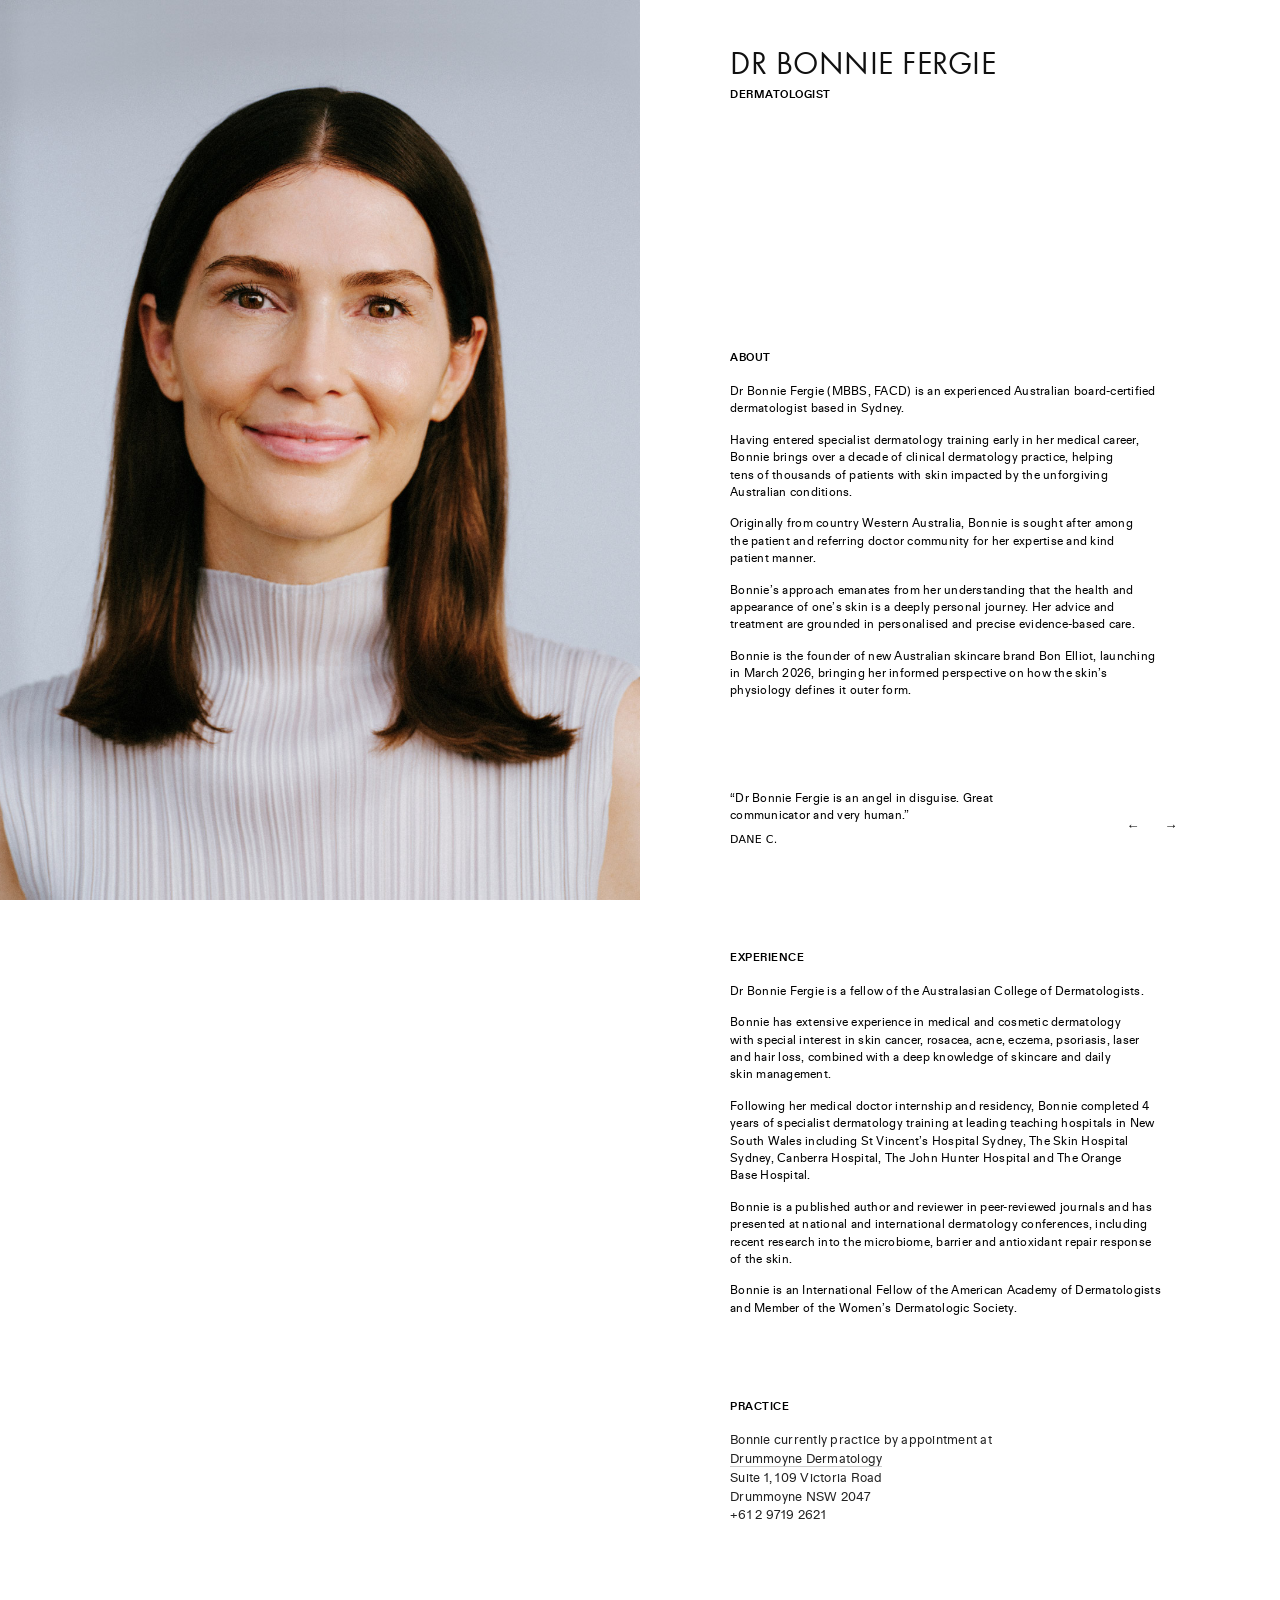
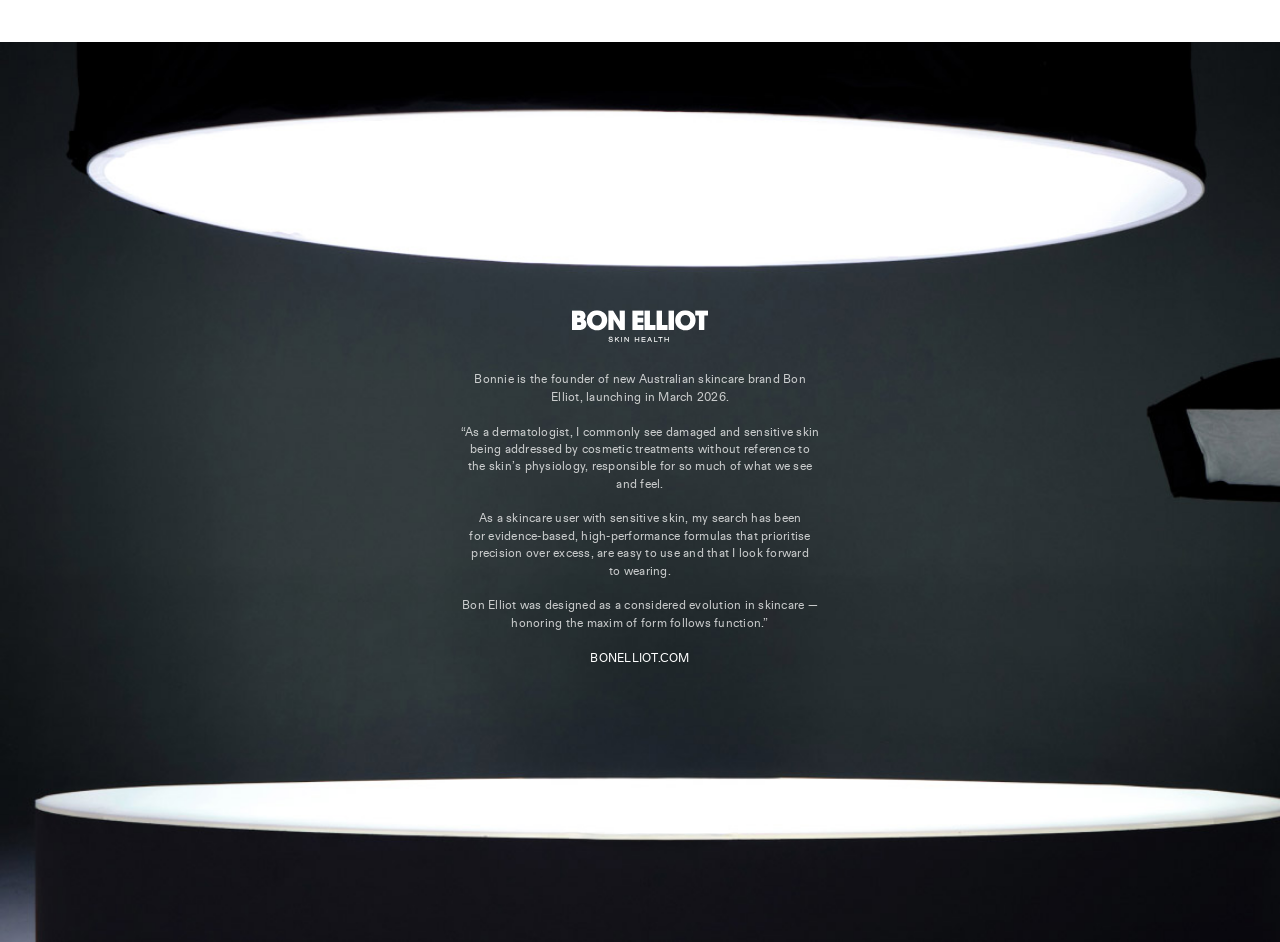
==== commit 09e436d5: "Add files via upload" ====
--- a/index.html
+++ b/index.html
@@ -3,730 +3,192 @@
 <head>
   <meta charset="utf-8" />
   <meta name="viewport" content="width=device-width, initial-scale=1" />
-  <title>Bon Elliot — Skin Health</title>
-  <link rel="stylesheet" href="css/styles.css" />
-  <link rel="stylesheet" href="fonts/stylesheet.css" />
-  <link rel="icon" href="assets/favicon.ico" sizes="any">
- <link rel="icon" type="image/png" sizes="32x32" href="assets/favicon-32x32.png">
- <link rel="apple-touch-icon" sizes="180x180" href="assets/apple-touch-icon.png">
+  <title>Dr. Bonnie Fergie</title>
+
+   <link rel="stylesheet" href="css/styles.css" />
+   <link rel="stylesheet" href="fonts/stylesheet.css" />
+   <link rel="icon" href="assets/favicon.ico" sizes="any">
+  <link rel="icon" type="image/png" sizes="32x32" href="assets/favicon-32x32.png">
+  <link rel="apple-touch-icon" sizes="180x180" href="assets/apple-touch-icon.png">
+
+ 
 </head>
 
+  <body>
+    <!-- TOP SECTION: sticky image is constrained to this section -->
+    <main class="page">
+      <section class="bio">
+        <div class="bio-grid">
+          <aside class="bio-media">
+            <!-- Use your attached image path -->
+            <img src="assets/bonnie-portrait.jpg" alt="Portrait" />
+          </aside>
 
-<body>
-   
-	<!-- Password Gate Overlay -->
-	<div class="gate" id="gate" aria-hidden="false">
-        
-	  <div class="gate__backdrop"></div>
-     
-     <div class="gate-logo">
-       <img src="assets/BonElliotLockup.svg" alt="Bon Elliot — Skin Health">
-     </div>
-	  
-	  <div class="gate__panel" role="dialog" aria-modal="true" aria-labelledby="gateTitle">
-		  
-		  
-	    <h2 id="gateTitle" class="gate__title">Enter password for access</h2>
+          <article class="bio-content">
+			  <div class="bio-content-inner">
+            <h1>DR BONNIE FERGIE</h1>
+            <div class="subtitle">DERMATOLOGIST</div>
 
-	    <form class="gate__form" id="gateForm">
-	      <label class="sr-only" for="gatePassword">Enter password</label>
-	      <input
-	        id="gatePassword"
-	        type="password"
-	        placeholder="Password"
-	        autocomplete="current-password"
-	        required
-	      />
-	      <button type="submit">Enter</button>
-	    </form>
+            <h2>ABOUT</h2>
+            <p>
+              Dr Bonnie Fergie (MBBS, FACD) is an experienced Australian board-certified dermatologist based in Sydney.
+            </p>
+            <p>
+              Having entered specialist dermatology training early in her medical career, Bonnie brings over a decade of clinical dermatology practice, helping tens of thousands of patients with skin impacted by the unforgiving Australian conditions.
+            </p>
+            <p>
+              Originally from country Western Australia, Bonnie is sought after among the patient and referring doctor community for her expertise and kind patient manner.
+            </p>
+            <p>
+              Bonnie’s approach emanates from her understanding that the health and appearance of one’s skin is a deeply personal journey. Her advice and treatment are grounded in personalised and precise evidence-based care.
+            </p>
+            <p>
+              Bonnie is the founder of new Australian skincare brand Bon Elliot, launching in March 2026, bringing her informed perspective on how the skin’s physiology defines it outer form.
+            </p>
 
-	    <div class="gate__error" id="gateError" aria-live="polite"></div>
-	  </div>
-	</div>
-	 <!-- 
-	<div class="mini-window-container">
-    <div class="mini-window">
-		<div class="mini-image">
-   	   	 <img src="assets/Carousel1.jpg" alt="Hydrating Performance Serum">
-	    </div>
-		<div class="mini-copy">
-   	     <p>Thank you for being the first to try the Hydrating Performance Serum.</p>
-		     </div>
-    </div>
-	-->
-</div>
-	
-	
-  <!-- HERO (100% viewport height + background video) -->
-  <header class="hero">
+		
+			<div class="quote" aria-label="Testimonials">
+			  <div class="quote-row">
+			    
 
-    
-    <!-- Replace the src with your real video file(s). Keep muted+playsinline for autoplay on mobile. -->
-    <video class="hero__video" autoplay muted loop playsinline preload="metadata" poster="">
-      <source src="assets/hero.mp4" type="video/mp4" />
-      <source src="assets/hero.webm" type="video/webm" />
-    </video>
-    <div class="hero__overlay" aria-hidden="true"></div>
-  
-    <div class="wrap hero__content">
-      <div class="hero__brand">
-        <img src="assets/BonElliotLockup.svg" alt="Bon Elliot — Skin Health">
-      </div>
+			    <div class="quote-body" role="group" aria-roledescription="carousel" aria-live="polite">
+			      <p class="quote-text" id="quoteText"></p>
+			      <div class="byline" id="quoteByline"></div>
+			    </div>
+				
+			    <button class="quote-arrow" type="button" data-dir="-1" aria-label="Previous quote">
+			      &#8592;
+			    </button>
 
-      <div class="hero__headline">
-        <h1>A New Model for Skin Health</h1>
-        <p>High Performance Easywear — with AMBR Complex<span>™</span></p>
-      </div>
+			    <button class="quote-arrow" type="button" data-dir="1" aria-label="Next quote">
+			      &#8594;
+			    </button>
+			  </div>
 
-      <div class="hero__meta">
-        <div>Dermatologist Founded</div>
-        <div>Made in Sydney, Australia</div>
-      </div>
-	  
-      
-    </div>
-  </header>
+			
+			</div>
 
-  <main>
-    <!-- Intro strip -->
-    <section class="intro">
-      <div class="wrap">
-        <div class="intro__grid">
-          <div class="intro_copy">
-			  
+            <h2>EXPERIENCE</h2>
             <p>
-			  Form follows function.
+              Dr Bonnie Fergie is a fellow of the Australasian College of Dermatologists.
+            </p>
+            <p>
+              Bonnie has extensive experience in medical and cosmetic dermatology with special interest in skin cancer, rosacea, acne, eczema, psoriasis, laser and hair loss, combined with a deep knowledge of skincare and daily skin management.
+            </p>
+            <p>
+              Following her medical doctor internship and residency, Bonnie completed 4 years of specialist dermatology training at leading teaching hospitals in New South Wales including St Vincent’s Hospital Sydney, The Skin Hospital Sydney, Canberra Hospital, The John Hunter Hospital and The Orange Base Hospital. 
+            </p>
+            <p>
+			  Bonnie is a published author and reviewer in peer-reviewed journals and has presented at national and international dermatology conferences, including recent research into the microbiome, barrier and antioxidant repair response of the skin.
             </p>
 			
             <p>
-            The skin is an intelligent and self-regulating living system. Its physiology defines its outer form. 
+			  Bonnie is an International Fellow of the American Academy of Dermatologists and Member of the Women’s Dermatologic Society.
             </p>
+
+            <div class="meta">
+              <h2>PRACTICE</h2>
+              <p>Bonnie currently practice by appointment at <br/>
+			  <a href="#">Drummoyne Dermatology</a><br/>
+              Suite 1, 109 Victoria Road<br/>
+              Drummoyne NSW 2047<br/>
+              +61 2 9719 2621</p>
+            </div>
+			</div>
 			
-            <p>
-			  Exposure to sun, pollution, stress and harsh cosmetics cause dysregulation of the skin’s natural health networks, resulting in increasingly damaged and sensitive skin.
-            </p>
-            
-			<p> 
-				Our patent pending AMBR Complex<span>™</span> is designed to rebalance the microbiome, barrier and repair response. Skin becomes self-optimising, resilient and adaptable. For peak function and form.
-		   </p>
-		   
-		    <p> 
-			  A new model for skin health.
-		    </p>
-          </div>
-		  
-		  <div class="intro_logo">
-	     	 	<video class="" autoplay muted loop playsinline preload="metadata" poster="">
-	       			<source src="assets/BELOGOBlack_1.mp4" type="video/mp4" />
-	       			<source src="assets/BELOGOBlack_1.webm" type="video/webm" />
-	     		</video>
-	 		</div>
+          </article>
         </div>
+      </section>
+    </main>
 
-        <div class="dividerLabel">INTRODUCING OUR FIRST RELEASE:<br/>A high performance multitasking serum for day or night</div>
-      </div>
-    </section>
+    <!-- BOTTOM SECTION: when this scrolls up, it naturally pushes the sticky image away -->
+	<section class="quoteHero" aria-label="Bon Elliot statement section">
+	  <!-- Background image -->
+	  
 
-    <!-- Product section (carousel + copy) -->
-    <section class="product">
-      <div class="wrap">
-        <div class="product__grid">
-          <div class="frame" aria-label="Product image carousel">
-            <div class="carousel" id="productCarousel">
-              <!-- Replace these with your real product images -->
-              <img class="is-active" src="assets/Carousel1.jpg" alt="Hydrating Performance Serum" />
-              <img src="assets/Carousel2.jpg" alt="Hydrating Performance Serum alternate view" />
-              <img src="assets/Carousel3.jpg" alt="Hydrating Performance Serum packaging" />
-			  <img src="assets/Carousel4.jpg" alt="Hydrating Performance Serum packaging" />
-			  <img src="assets/Carousel5.jpg" alt="Hydrating Performance Serum packaging" />
-            </div>
-          </div>
+	  <!-- Centered content -->
+	  <div class="quoteHero__content">
+	    
+		
+			<div class="quoteHero__logo">
+	      	  <img src="assets/BonElliotLockup.svg" alt="Bon Elliot — Skin Health" />
+	    	</div>
 
-          <div class="product__copy">
-            <h2>Hydrating Performance Serum</h2>
-            <div class="sub">with AMBR Complex<span>™</span><br/>$220</div>
-
-            <p>
-             A powerful, deeply hydrating performance serum engineered to visibly improve the skin's appearance.
-            </p>
-            <p>
-              With new bioretinoid alternative, intelligent peptides and proven actives for multitasking high luminosity,
-              even skin tone and elasticity. Silky lightweight moisturising feel.
-            </p>
-            
-            <div class="label">Key benefits</div>
-            <div class="pills" aria-label="Key benefits">
-              <span class="pill">Hydration</span>
-			  <span class="pill">Luminosity</span>
-              <span class="pill">Tone</span>
-              <span class="pill">Elasticity</span>              
-              <span class="pill">Texture</span>
-            </div>
-
-            <div class="label">User results</div>
-            <ul class="list">
-              <li><b>100%</b>  improves the overall health and appearance of my skin</li>
-              <li><b>97%</b> keeps my skin hydrated throughout the day</li>
-			  <li><b>94%</b> increases firmness and elasticity of my skin</li>
-              <li><b>97%</b> improves the texture of my skin, feels smoother and softer</li>
-			   
-            </ul>
-			
-           <a href="#" class="link" data-modal="#resultsModal">
-              Clinical Trial Results
-              <span aria-hidden="true">+</span>
-            </a>
-
-            <div class="label">Performance ingredients</div>
-            <div class="twoCol">
-              <ul class="ingredientList">
-                <li>AMBR Complex<span>™</span></li>
-                <li>Bioretinoid alternative</li>
-                <li>Peptides</li>
-                <li>Vitamin C</li>
-              </ul>
-              <ul class="ingredientList">
-                <li>Niacinamide</li>
-                <li>Hyaluronic acid</li>
-                <li>Hexylresorcinol</li>
-              </ul>
-            </div>
-
-           <a href="#" class="link" data-modal="#ingredientsModal">
-              Ingredient Information<span aria-hidden="true">+</span>
-            </a>
-			
-			
-            <div class="label">Easywear Formulation</div>
-            <div class="twoCol">
-              <ul class="ingredientList">
-                <li>Dermatologist created</li>
-                <li>High-graded ingredients</li>
-                <li>Optimised concentrations</li>
-                <li>Advanced delivery systems</li>
-              </ul>
-              <ul class="ingredientList">
-                <li>Fragrance-free</li>
-                <li>Non-comedogenic</li>
-                <li>For sensitive skin</li>
-              </ul>
-            </div>
-          </div>
-        </div>
-      </div>
-    </section>
-	
-
-	<!-- Modal 1 -->
-	<div class="modal" id="resultsModal" aria-hidden="true">
-	  <div class="modal__backdrop" data-close></div>
-	  <div class="modal__panel" role="dialog" aria-modal="true" aria-labelledby="resultsTitle">
-	    <button class="modal__close" data-close aria-label="Close">×</button>
-	    <h3 id="resultsTitle">Clinical Trial Results</h3>
-	    	<p>International independent laboratory conducted in vivo clinical trial: 30 participants, 8 weeks duration.</p>
-
-			<div class="label">USER RESULTS</div>
-            <ul class="list">
-              <li><b>100%</b> improves the overall health and appearance of my skin</li>
-              <li><b>97%</b> keeps my skin hydrated throughout the day</li>
-			  <li><b>87%</b> keeps my skin luminous throughout the day</li>
-              <li><b>87%</b> improves the appearance of uneven skin tone</li>   
-              <li><b>97%</b>  improves the texture of my skin, feels smoother and softer</li>
-              <li><b>94%</b> keeps my skin hydrated throughout the day</li>
-			  <li><b>97%</b> increases the firmness and elasticity of my skin</li>
-              <li><b>100%</b> keeps my skin looking healthy throughout the day</li>
-            </ul>
-			
-			<div class="label">CLINICAL INSTRUMENTAL RESULTS</div>
-            <ul class="clinicalsList">
-              <li>Hydration significantly increased by <b>+51.1%</b><br/>Instrumentation: Corneometer®CM825</li>
-             <li>Luminosity significantly increased by <b>+25.9%</b><br/>Instrumentation: Glossymeter® GL 200</li>
-			 <li>Elasticity significantly increased by <b>+14.3%</b><br/>Instrumentation: Cutometer®MPA58 </li>
-			 <li>Tone (visible spots) significantly decreased by <b>-10.1%</b><br/>Instrumentation: Visia-CRP-5 Primos</li>
-            </ul>
-			
-			<div class="label">SAFETY TESTING</div>
-            <ul class="clinicalsList">
-              <li>Human Repeat Insult Patch Test<br/>
-				  Protocol No.: CP-01.01S<br/>
-				  56 subject panel, Fitzpatrick I-VI</li>
-             <li>Ocular Safety Test <br/>
-				 MatTek In Vitro EpiocularTM Eye Irritation Test <br/>
-				 OCL-200-EIT OECD 492</li>
-			 <li>Stability Testing<br/>
-				 Monthly: T0 - 6 months<br/>
-				 pH, appearance, odour, colour
-			 </li>
-			 <li>Preservative Efficacy Testing<br/>
-				 USP51 - Category 2<br/>
-				 T0, T14, T28 days</li>
-            </ul>
-			
-			
-	  </div>
-	</div>
-
-	<!-- Modal 2 -->
-	<div class="modal" id="ingredientsModal" aria-hidden="true">
-	  <div class="modal__backdrop" data-close></div>
-	  <div class="modal__panel" role="dialog" aria-modal="true" aria-labelledby="ingredientsTitle">
-	    <button class="modal__close" data-close aria-label="Close">×</button>
-	    
-		<h3 id="ingredientsTitle">Ingredient Information</h3>
- 			<div class="label">Performance Ingredients</div>
-             <ul class="ingredientsModalList">
-               <li><b>AMBR Complex<span>™</span></b><br/>Our proprietary combination of pre and probiotics, skin identical ceramides and optimised antioxidants designed to rebalance the skin's natural health networks. For self optimising, resilient and adaptable skin. 
-</li>
-			   <li>
-			      <b>Bioretinoid alternative</b><br>
-			      New generation microalgae derived bioretinoid acts as a natural retinoic acid analogue, with liposomal encapsulation for enhanced delivery. For effective cell regulation and renewal without irritation.
-			    </li>
-
-			    <li>
-			      <b>Peptides</b><br>
-			      Intuitive peptides selectively act on neuronal cellular signalling pathways, reducing SNARE protein formation to soften the appearance of lines. For improved texture and firmness.
-			    </li>
-
-			    <li>
-			      <b>Vitamin C</b><br>
-			      The gold standard of vitamin C for sensitive skin: AA2G (Ascorbal Glucaside). A stabilised, controlled release form of vitamin C, highly effective at non-irritating pH and concentrations (unlike L-Ascorbic acid). For maximal luminosity without irritation.
-			    </li>
-
-			    <li>
-			      <b>Niacinamide</b><br>
-			      High-graded niacinamide contains the purest form of the vitamin B3 molecule, without the elevated amounts of micro inflammatory nicotinic acid found in lower grade forms of niacinamide. For skin clarity and resilience.
-			    </li>
-
-			    <li>
-			      <b>Hyaluronic acid</b><br>
-			      Multi-weight hyaluronic acid attracts and binds water molecules to hydrate throughout the layers of the epidermis from superficial to deep. For immediate and lasting hydration.
-			    </li>
-
-			    <li>
-			      <b>Hexylresorcinol</b><br>
-			      Powerful antioxidant protects against free radical damage and glycation (the process of sugar molecules damaging collagen and elastin) at a cellular level. For firming and evening skin tone.
-			    </li>
-
-			    <li>
-			      <b>Licorice root</b><br>
-			      Natural antioxidants including Licochalcone A protect against free radical damage at a cellular level, reducing erythema, dryness and inflammation. For calmer skin.
-			    </li>
-
-			    <li>
-			      <b>Squalane</b><br>
-			      Olive-derived squalane mimics the skin’s own natural moisturising factors, readily incorporated into the stratum corneum for building and strengthening the barrier. For increased hydration and protection.
-			    </li>
-
-			    <li>
-			      <b>Panthenol</b><br>
-			      Provitamin B5 derivative promotes epidermal cell regulation and lipid synthesis, reinforcing the skin barrier and reducing trans epidermal water loss. For soothed skin.
-			    </li>
-            
-             </ul>
-			 
-			 <div class="label">Full Ingredient List</div>
-			 <p class="fullIngredientsList">
-				Aqua (Water, Eau), Niacinamide, Glycerin, Squalane, Ascorbyl Glucoside, Arachidyl Alcohol, Glyceryl Stearate Citrate, Hexylresorcinol, Ectoin, Panthenol, Caprylic/Capric Triglyceride, Potassium Cetyl Phosphate, Ethoxydiglycol, Palmitoyl SH-Hexapeptide-11 SP Amide, Palmitoyl SH-Hexapeptide-19 SP Amide, Lactobacillus Plantarum Ferment Lysate, Taraxacum Officinale Leaf Extract, Chlorella Vulgaris Extract, Sodium Hyaluronate, Ceramide NP, Ceramide AP, Ceramide EOP, Phytosphingosine, Cholesterol, Serine, Tocopheryl Acetate, Tocopherol, Dipotassium Glycyrrhizate, Pullulan, Jojoba Esters, Algin, Lactic Acid/Glycolic Acid Copolymer, Lactic Acid, Helianthus Annuus Seed Oil, Butyrospermum Parkii Butter, Aloe Barbadensis Leaf Juice Powder, Ethylhexylglycerin, Urea, Behenyl Alcohol, Carbomer, Isododecane, Dehydroacetic Acid, Arachidyl Glucoside, Trehalose, Propanediol, Butylene Glycol, Sodium Lauroyl Lactylate, Glyceryl Stearate, Cetyl Alcohol, Stearyl Alcohol, 1,2-Hexanediol, Benzyl Alcohol, Pentylene Glycol, Sodium Stearoyl Glutamate, Aminomethyl Propanol, Xanthan Gum, Glucose, Lecithin, Polyvinyl Alcohol, Glyceryl Polyacrylate, Caprylyl Glycol, Polysilicone-11, Disodium Phosphate, Polyglyceryl-3, Potassium Phosphate, Glyceryl Caprylate, Phenylpropanol, Phenoxyethanol.
-		     </p>
-	  
-	  </div>
-	</div>
-	
-    <!-- 2ND VIDEO  -->
-
-	       <section class="secondVideo">
-
-	    <div class="videoCard" aria-label="Science section video background with text overlay">
-	      <!-- Replace with your actual mp4/webm files -->
-	      <video autoplay muted loop playsinline preload="metadata" poster="">
-	        <source src="assets/table.mp4" type="video/mp4" />
-	        <source src="assets/table.webm" type="video/webm" />
-	      </video>
-		  
-		  <div class="overlay2">
-		    <!-- Top eyebrow -->
-		    <div class="overlay__top">
-		      <div class="eyebrowTop">
-		        OUR SCIENCE:<br>
-		        PHYSIOLOGY DEFINES OUTER FORM
-		      </div>
-		    </div>
-
-		    <!-- Centered content -->
-		    <div class="overlay__center">
-		      <div class="overlay__inner2">
-		        <div class="scienceTitle">INTRODUCING AMBR COMPLEX™</div>
-
-		        <div class="scienceBody">
-		          <p>Recent advances in research have shown us how the skin’s natural health networks – the microbiome, barrier and repair response – exist in a dynamic, symbiotic relationship. 
-					  <br/><br/>
-		          AMBR Complex<span>™</span> is anchored in this powerful physiology.
-				  <br/><br/>
-		         Our proprietary combination of pre and probiotics, skin identical ceramides and optimised antioxidants is designed to create a healthy microbiome, strengthen the skin barrier and reduce the harmful effects of reactive oxygen species caused by environmental damage. For peak function and form.
-				 <br/><br/>
-		          Dermatologist created. Grounded in research. Tested with Next Generation gene sequencing technology. Proven by international independent clinical trials.</p>
-		        </div>
-		      </div>
-		    </div>
-		  </div>
-	         
+	    	<p class="quoteHero__lead">
+	      Bonnie is the founder of new Australian skincare brand Bon Elliot, launching in March 2026.
+	           <br/><br/>
+	      “As a dermatologist, I commonly see damaged and sensitive skin being addressed by cosmetic treatments without reference to the skin’s physiology, responsible for so much of what we see and feel.
+		  	<br/><br/>
+	        As a skincare user with sensitive skin, my search has been for evidence-based, high-performance formulas that
+	        prioritise precision over excess, are easy to use and that I look forward to wearing.
+	     <br/><br/>
+	        Bon Elliot was designed as a considered evolution in skincare — honoring the maxim of form follows function.”
+			  <br/><br/>
+		  	<a href="https://bonelliot.com" target="_blank" aria-label="Bon Elliot">BONELLIOT.COM</a>	
+	      	</p>
 	    </div>
 		
-	</section>
 
-
-	
-	
-
-    <!-- Bottom strip -->
-    <section class="bottom">
-      <div class="wrap">
-		  
-	            <div class="fineprint-holder-mobile">
-        
-	  		    <div class="fineprint_1_mobile">
-				 
-	   			 <div class="label">INTRODUCING BON ELLIOT</div><br/>
-	  			   Founded by Australian board-certified dermatologist Dr Bonnie Fergie alongside a family team working across Sydney and New York, Bon Elliot brings a future-facing lens to skincare, occupying a unique space at the intersection of dermatology and new luxury.<br/><br/>
-				  
-				  <div><a href="#" class="link" data-modal="#brandModal">Behind the brand<span aria-hidden="true">+</span></a></div>
-	  			  <br/><br/>
-		 
-	   			 <div class="label">A NOTE FROM BON</div><br/>
-	  			  As a dermatologist, I commonly see damaged and sensitive skin being addressed by cosmetic treatments without reference to the skin’s physiology, responsible for so much of what we see and feel. 
-	  			  <br/><br/>
-	  			 As a skincare user with sensitive skin, my search has been for evidence-based, high-performance formulas that prioritise precision over excess, are easy to use and that I look forward to wearing.
-	  			  <br/><br/>
-	  			  Bon Elliot was designed as a considered evolution in skincare – honouring the maxim of form follows function.
-	   <br/><br/>
-	  			  Dr Bonnie Fergie<br/>
-	  			  Sydney, 2026
-				  
-				   
-             
-	  			 </div>
-				 </div>
-	   <div class="intro-desktop">
-			 <div class="label">INTRODUCING BON ELLIOT</div>
-		 <p>Founded by Australian board-certified dermatologist Dr Bonnie Fergie alongside a family team working across Sydney and New York, Bon Elliot brings a future-facing lens to skincare, occupying a unique space at the intersection of dermatology and new luxury.
-				 </p>
-				 <div><a href="#" class="brand-link" data-modal="#brandModal">Behind the brand<span aria-hidden="true">+</span></a></div>
-				 
-	     	</div> 
-			  
-        <div class="bottom__grid">
-			
- 			 
-		   
-			
-            <!-- Large BE mark left (like the screenshot) -->
-           <div class="bottom_logo">
-	 	    <img src="assets/BE_Icon.svg" alt="Bon Elliot — Skin Health">
-	 	     </video>
-		   </div>
-		   
-		           
-	
-           <div class="email-signup">
-            
-			<div class="email-headline">
-              <h3>Available for purchase<br/>exclusively in Australia <br/>March 2026</h3>
-            </div>
-			
-		
-
-		  	<div class="email-form">
-			
-			 <form class="signup" id="klaviyoSignup">
-		     <label class="sr-only" for="email">Email address</label>
-		     <input
-		      type="email"
-		      id="email"
-		      name="email"
-		      placeholder="Sign up for first access"
-		      required
-		      />
-		     <button type="submit" value="submit" aria-label="Submit email">↗</button>
-       	    
-			
-			
-	    	</form>
-			<div id="signupMsg" style="margin-top:10px;font-size:12px;color:rgba(15,15,16,.7)"></div>
-			 <div class="instagram"><a href="https://www.instagram.com/bonelliot" target="_blank">Instagram</a></div> 
-			 
-			  </div>
-       	  
-		  </div>
-		  
-          <div class="fineprint-holder">
-         
-		    <div class="fineprint_1">
-  			
-			 
- 			 <div class="label">A NOTE FROM BON</div><br/>
-			  As a dermatologist, I commonly see damaged and sensitive skin being addressed by cosmetic treatments without reference to the skin’s physiology, responsible for so much of what we see and feel. 
-			  <br/><br/>
-			 As a skincare user with sensitive skin, my search has been for evidence-based, high-performance formulas that prioritise precision over excess, are easy to use and that I look forward to wearing.
-			  <br/><br/>
-			  Bon Elliot was designed as a considered evolution in skincare – honouring the maxim of form follows function.
- <br/><br/>
-			  Dr Bonnie Fergie<br/>
-			  Sydney, 2026<br/><br/>
-			  
-			  <div class="copyright">&copy; Bon Elliot</div>
-			  
-			  <!-- Lightbox Modal -->
-			 
-              
-			 </div>
-			
-		
-          </div>
-		  
-        </div>
-      </div>
-    </section>
-	
-	
-    <section class="toe">
-      <div class="wrap">
-	  	<div class="copyright-Mobile">&copy; Bon Elliot</div>
-		  
-   	   <div class="toeLogo">
-		     <img src="assets/BE_Icon.svg" alt="Bon Elliot — Skin Health">
-	  	   
-   		</div>
-		
-	      </div>
+	  </div>
 	</section>
 	
-  <div class="lb" id="brandModal" aria-hidden="true">
-    <div class="lb__backdrop" data-close></div>
+    <script>
+      // 10 quotes (edit these however you like)
+      const QUOTES = [
+        { text: "Dr Bonnie Fergie is an angel in disguise. Great communicator and very human.", by: "Dane C." },
+        { text: "She's practical and patient, a problem solver to support your skin.", by: "Michelle T." },
+        { text: "Thank you Dr Fergie, I know you've changed my life.", by: "S. S." },
+        { text: "Amazingly caring and always up on the latest treatments.", by: "Sunrise E." },
+        { text: "Absolutely amazing. Very patient when explaining things to me.", by: "William H." },
+        { text: "I felt I was in very safe and competent hands.", by: "Brenda A." },
+        { text: "Very professional and able to find effective long-term solutions.", by: "Linda L." },
+        { text: "I cannot thank Dr Bonnie Fergie enough for the incredibly kind, professional and thorough treatment of my skin.", by: "Claudia P." },
+        { text: "Refreshing to experience her manner and her expertise in treating my skin condition. I didn't feel like another number.", by: "P." },
+  	  ];
+      
 
-    <div class="lb__panel" role="dialog" aria-modal="true" aria-labelledby="lbTitle">
-     
+      const textEl = document.getElementById("quoteText");
+      const bylineEl = document.getElementById("quoteByline");
+      const dotsEl = document.querySelector(".quote-dots");
+      const arrows = document.querySelectorAll(".quote-arrow");
 
-      <div class="lb__inner">
-		 <button class="lb__close" type="button" data-close aria-label="Close">×</button>  
-       
+      let index = 0;
 
-        <div class="lb__body">
-		  <div class="lb__kicker" id="lbTitle">BEHIND THE BRAND</div>
-          <p>
-		   Bon Elliot’s origins are in Australia, with a distinctly global perspective. The brand shares the name of Bonnie and our family team of Australian co-founders, working across Sydney and New York.
-<br/><br/>
-		   “I've had the privilege of helping tens of thousands of patients with skin impacted by Australia's unforgiving conditions.” says <a class="modal_link" href="https://drbonniefergie.com/" target="_blank">Dr Bonnie Fergie</a>.
-<br/><br/>
-		   “As I reflected on the common experience of skin becoming increasingly damaged and sensitive over time, I began to search for a path that maximised outer form by prioritising the daily and long-term health of the skin, rooted in the science of the skin’s physiology.”
-<br/><br/>
-		   “What started over 5 years ago has culminated in AMBR Complex™, our patent pending complex to rebalance the skin’s natural health networks — at the foundation of our formulas” says Bonnie of her research.
-<br/><br/>
-		   “Our formulas are proudly made in Sydney, benefiting from Australia’s clean manufacturing environment and rigorous standards, while being proven with leading international independent laboratory clinical trials and testing in Europe and the United States.”
-<br/><br/>
-		   The brand carries the DNA of our family co-founders behind award-winning New York based creative studio <a class="modal_link" href="https://littletroop.com/" target="_blank">Little Troop</a>, known for its culturally resonant and forward-looking design.
-<br/><br/>
-		   Co-founder and creative director Noemie Le Coz, recently inducted into the prestigious Alliance Graphique Internationale, says “As with our formulas, the visual identity of Bon Elliot lies in the skin’s physiology and future-facing lens to skincare that is at the heart of our brand.”
-<br/><br/>
-		   “The unique visual elements of Bon Elliot are a reflection of the depth of our science and craftsmanship of our product, while bearing all the hallmarks of new luxury.”
-<br/><br/>
-		   “Finally, our Australian origins are core to who we are and we wanted that to be true in every aspect. Our launch campaign, inspired by ‘Skin health under the microscope’, was shot in New York with all Australian talent, and alongside accomplished Sydney-born set designer <a class="modal_link" href="https://aliciasciberras.com/" target="_blank">Alicia Sciberras</a>.
-		  <br/><br/> 
-		    While the brand has been designed from two opposite sides of the globe, I was proud to be able to bring an incredible team of Australians together for our launch campaign”.
-          </p>
-        </div>
-      </div>
-    </div>
-  </div>
-	
-  </main>
+      function renderDots() {
+        dotsEl.innerHTML = "";
+        QUOTES.forEach((_, i) => {
+          const dot = document.createElement("span");
+          dot.className = "quote-dot" + (i === index ? " is-active" : "");
+          dotsEl.appendChild(dot);
+        });
+      }
+
+      function renderQuote() {
+        const q = QUOTES[index];
+        textEl.textContent = `“${q.text}”`;
+        bylineEl.textContent = q.by;
+        renderDots();
+      }
+
+      function move(dir) {
+        index = (index + dir + QUOTES.length) % QUOTES.length;
+        renderQuote();
+      }
+
+      arrows.forEach((btn) => {
+        btn.addEventListener("click", () => move(parseInt(btn.dataset.dir, 10)));
+      });
+
+      // Optional: keyboard support (left/right arrows)
+      document.addEventListener("keydown", (e) => {
+        if (e.key === "ArrowLeft") move(-1);
+        if (e.key === "ArrowRight") move(1);
+      });
+
+      renderQuote();
+    </script>
+  </body>
   
-    <script>
-      (function () {
-        const REQUIRED_PASSWORD = "skinhealth"; // change this
-        const STORAGE_KEY = "bonelliot_access_granted";
-
-        const gate = document.getElementById("gate");
-        const form = document.getElementById("gateForm");
-        const input = document.getElementById("gatePassword");
-        const error = document.getElementById("gateError");
-
-        function lockScroll() {
-          document.body.classList.add("is-locked");
-        }
-
-        function unlockScroll() {
-          document.body.classList.remove("is-locked");
-        }
-
-        // Initial state
-        if (localStorage.getItem(STORAGE_KEY) === "true") {
-          gate.setAttribute("aria-hidden", "true");
-          unlockScroll();
-          return;
-        } else {
-          lockScroll();
-        }
-
-        // Focus input on load
-        setTimeout(() => input?.focus(), 50);
-
-        form.addEventListener("submit", (e) => {
-          e.preventDefault();
-          error.textContent = "";
-
-          if (input.value.trim() === REQUIRED_PASSWORD) {
-            localStorage.setItem(STORAGE_KEY, "true");
-            gate.setAttribute("aria-hidden", "true");
-            unlockScroll();
-          } else {
-            error.textContent = "Incorrect password.";
-            input.value = "";
-            input.focus();
-          }
-        });
-      })();
-    </script>
   
-
-    <script>
-      // ===== Auto carousel (every 2 seconds) =====
-      (function () {
-        const root = document.getElementById('productCarousel');
-        if (!root) return;
-
-        const slides = Array.from(root.querySelectorAll('img'));
-        if (slides.length <= 1) return;
-
-        let i = 0;
-        setInterval(() => {
-          slides[i].classList.remove('is-active');
-          i = (i + 1) % slides.length;
-          slides[i].classList.add('is-active');
-        }, 2000);
-      })();
-
-      document.getElementById('year').textContent = new Date().getFullYear();
-    </script>
-	
-	<script>
-	  (function () {
-	    let openModalEl = null;
-
-	    function lockScroll() {
-	      document.body.classList.add("is-locked");
-	    }
-
-	    function unlockScroll() {
-	      // Only unlock if gate is not active
-	      const gate = document.getElementById("gate");
-	      const gateHidden = !gate || gate.getAttribute("aria-hidden") === "true";
-	      if (gateHidden) document.body.classList.remove("is-locked");
-	    }
-
-	    function openModal(modal) {
-	      if (!modal) return;
-
-	      // close any currently open modal
-	      if (openModalEl && openModalEl !== modal) closeModal(openModalEl);
-
-	      openModalEl = modal;
-	      modal.classList.add("is-open");
-	      modal.setAttribute("aria-hidden", "false");
-	      lockScroll();
-	    }
-
-	    function closeModal(modal) {
-	      if (!modal) return;
-
-	      modal.classList.remove("is-open");
-	      modal.setAttribute("aria-hidden", "true");
-	      if (openModalEl === modal) openModalEl = null;
-
-	      unlockScroll();
-	    }
-
-	    // Open: click any element with data-modal="#someId"
-	    document.addEventListener("click", (e) => {
-	      const trigger = e.target.closest("[data-modal]");
-	      if (!trigger) return;
-
-	      e.preventDefault();
-	      const selector = trigger.getAttribute("data-modal");
-	      openModal(document.querySelector(selector));
-	    });
-
-	    // Close: click backdrop / X
-	    document.addEventListener("click", (e) => {
-		  const isBackdrop = e.target.matches(".modal__backdrop, .lb__backdrop");
-	      const closeBtn = e.target.closest("[data-close]");
-	      if (!closeBtn) return;
-
-	      const modal = e.target.closest(".modal, .lb");
-		  if (!modal) return; // safety
-		  closeModal(modal);
-	    });
-
-	    // Close: ESC key closes whichever is open
-	    document.addEventListener("keydown", (e) => {
-	      if (e.key === "Escape" && openModalEl) closeModal(openModalEl);
-	    });
-		
-		document.addEventListener("click", (e) => {
-		  if (e.target.classList.contains("lb__backdrop")) {
-		    console.log("Backdrop clicked ✅");
-		  }
-		});
-	  })();
-	</script>
-	
   
-  <script>
-    // --- Klaviyo list subscribe (client-side form post) ---
-    // Find these in Klaviyo:
-    // - "Public API Key / Site ID" (sometimes called public token)
-    // - List ID (the list you want to add subscribers to)
-    const KLAVIYO_PUBLIC_TOKEN = "TefECp";
-    const LIST_ID = "T2gpGK";
-
-    const form = document.getElementById("klaviyoSignup");
-    const msg = document.getElementById("signupMsg");
-
-    form.addEventListener("submit", async (e) => {
-      e.preventDefault();
-      msg.textContent = "Submitting…";
-
-      const email = document.getElementById("email").value.trim();
-
-      // Klaviyo endpoint commonly used for custom forms
-      const url = "https://manage.kmail-lists.com/ajax/subscriptions/subscribe";
-
-      const fd = new FormData();
-      fd.append("g", LIST_ID);                  // list ID
-      fd.append("$fields", "email");            // fields you’re sending
-      fd.append("email", email);
-      fd.append("source", "Website signup");    // optional
-      fd.append("a", KLAVIYO_PUBLIC_TOKEN);     // public token / account identifier
-
-      try {
-        const res = await fetch(url, { method: "POST", body: fd });
-        const data = await res.json();
-
-        // Klaviyo returns a JSON object with a success flag/message
-        if (data.success) {
-          msg.textContent = "Thanks — you’re on the list.";
-          form.reset();
-        } else {
-          msg.textContent = data.message || "Couldn’t subscribe. Please try again.";
-        }
-      } catch (err) {
-        msg.textContent = "Network error. Please try again.";
-      }
-    });
-  </script>
-
-
-  
-</body>
 </html>
-
-
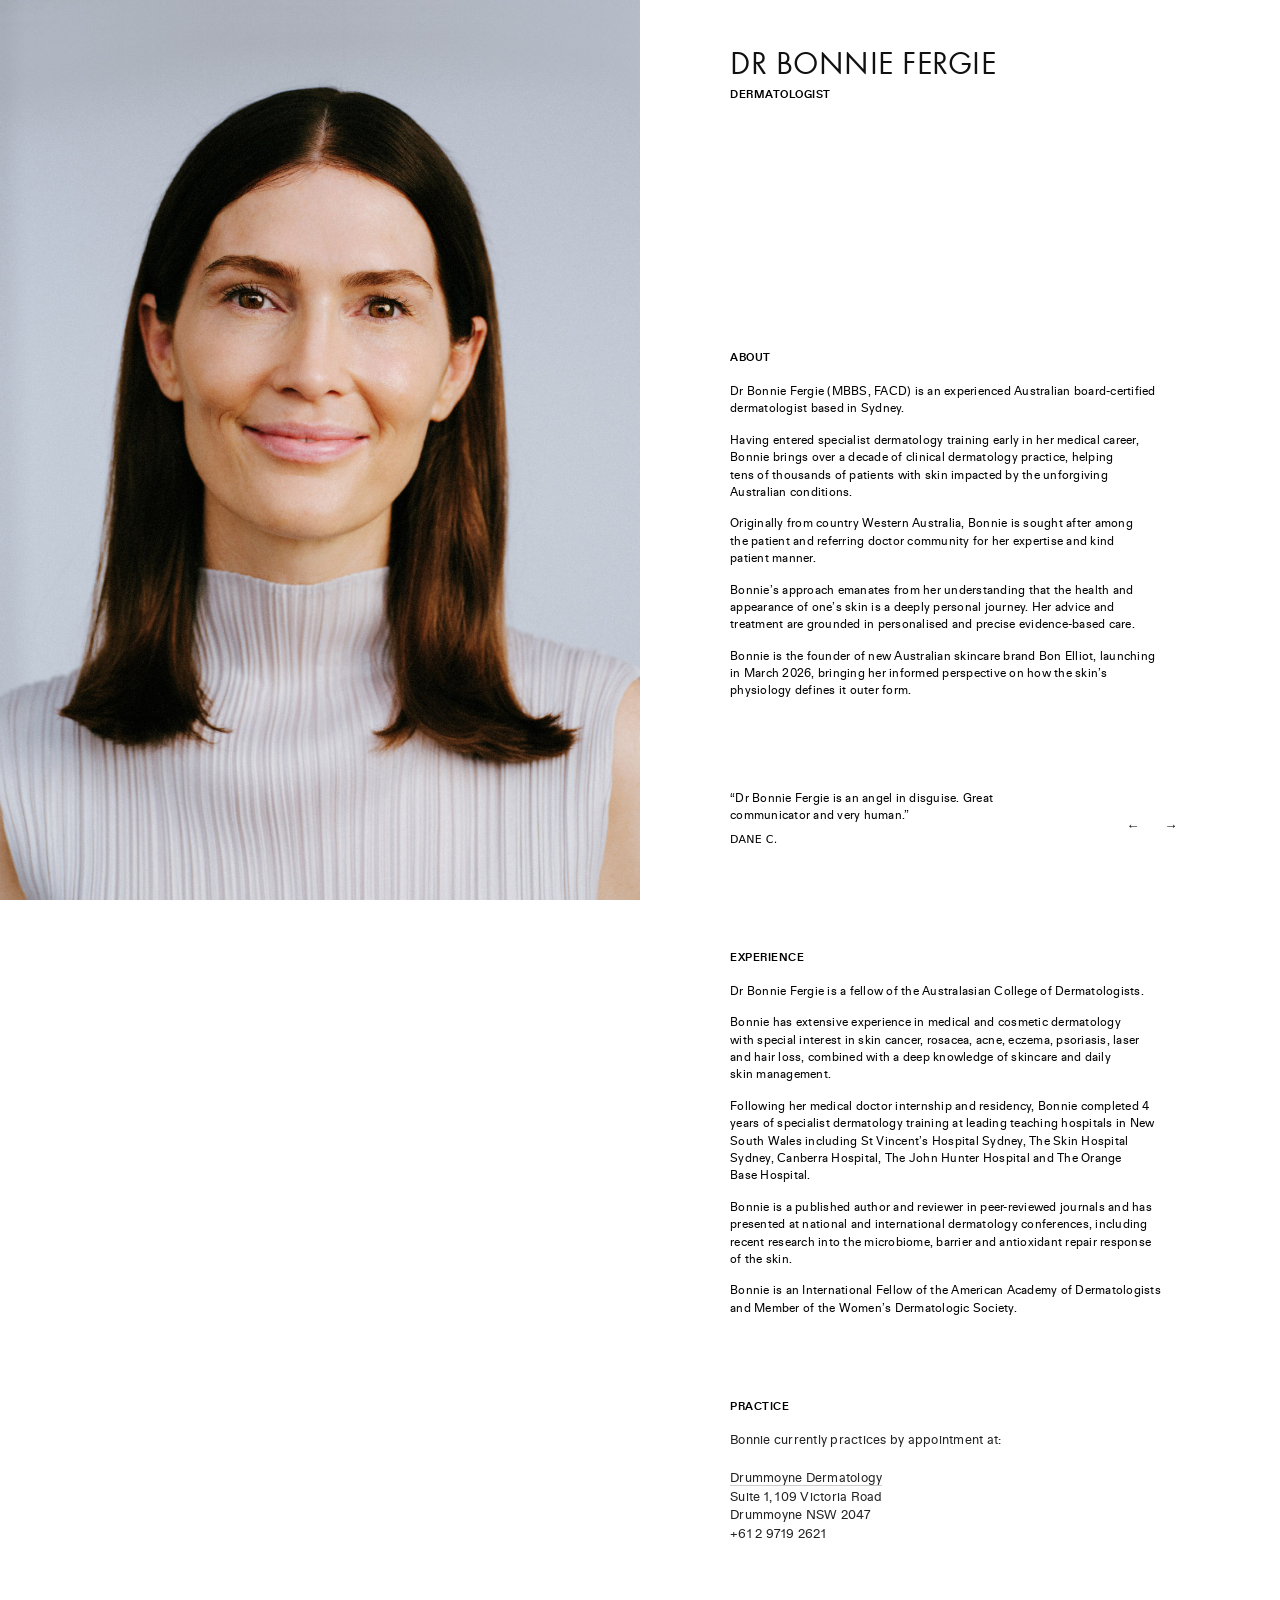
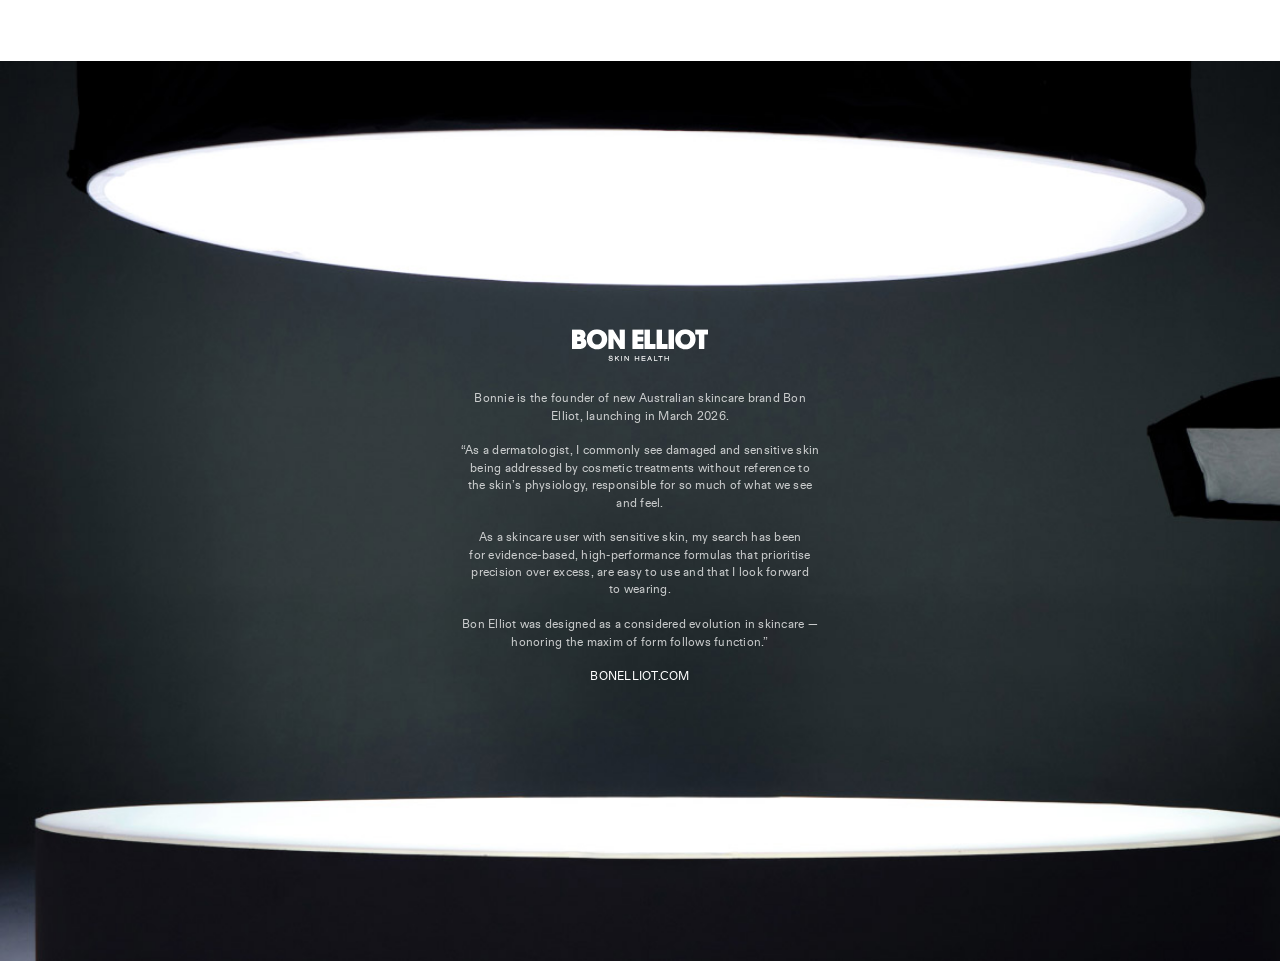
==== commit af929e20: "Add files via upload" ====
--- a/index.html
+++ b/index.html
@@ -88,8 +88,8 @@
 
             <div class="meta">
               <h2>PRACTICE</h2>
-              <p>Bonnie currently practice by appointment at <br/>
-			  <a href="#">Drummoyne Dermatology</a><br/>
+              <p>Bonnie currently practices by appointment at: <br/> <br/>
+			  <a href="https://www.drummoynedermatology.com.au/about-us/dermatologists/dr-bonnie-fergie/" target="_blank">Drummoyne Dermatology</a><br/>
               Suite 1, 109 Victoria Road<br/>
               Drummoyne NSW 2047<br/>
               +61 2 9719 2621</p>
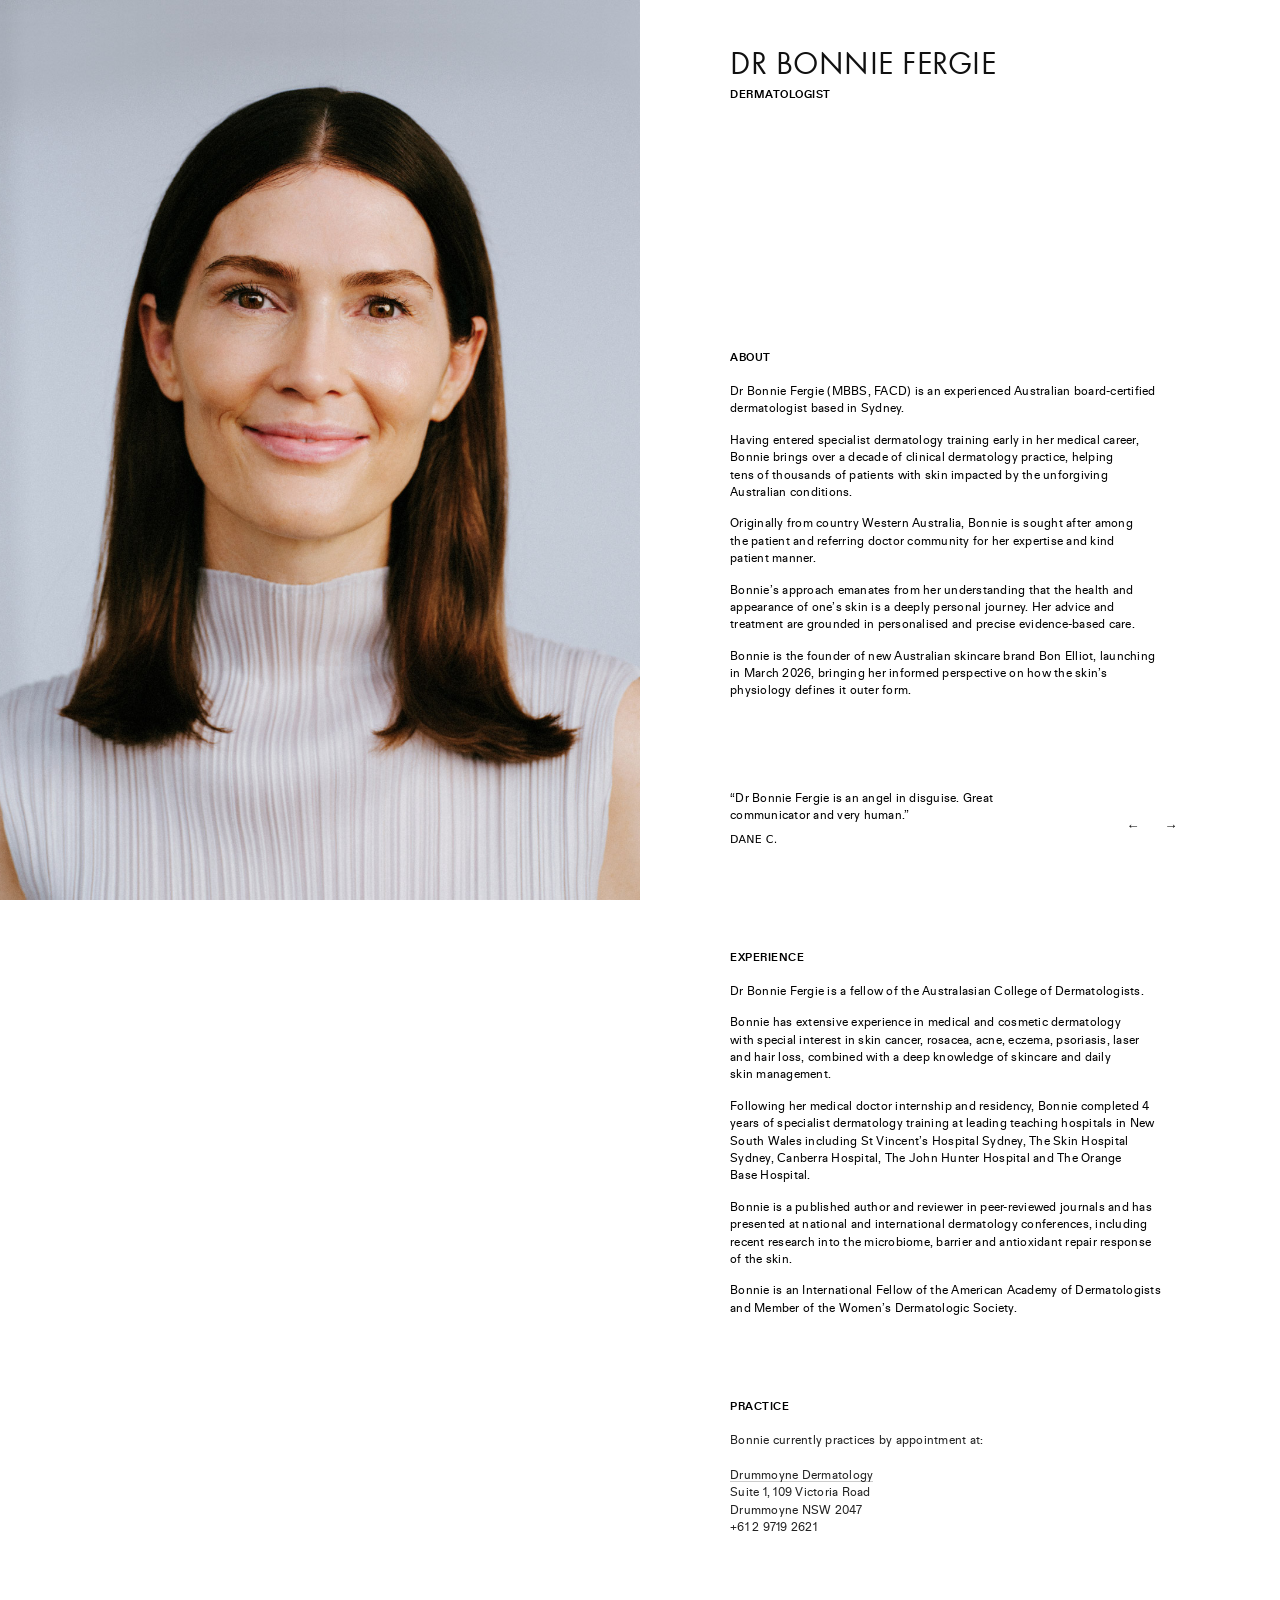
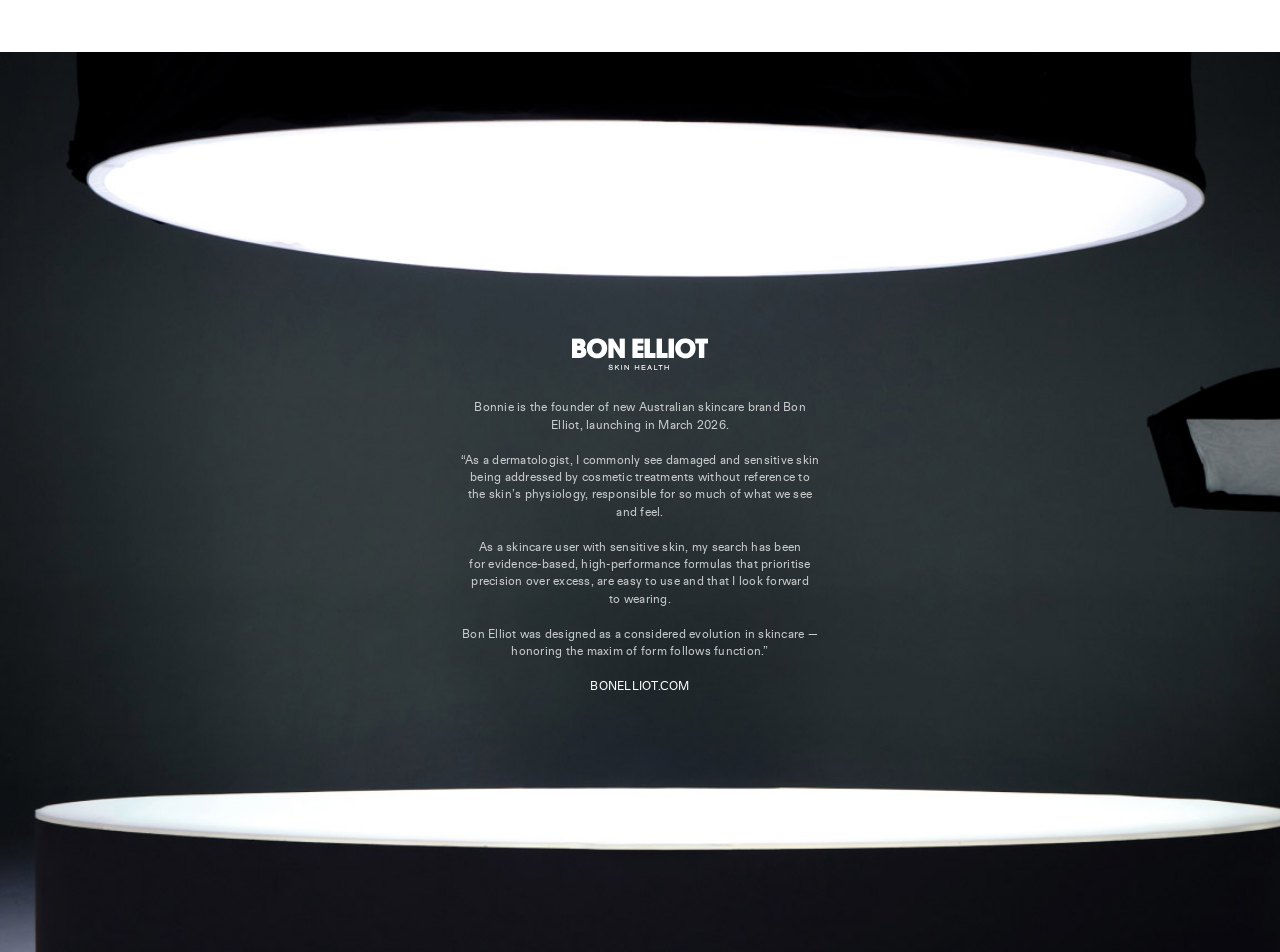
==== commit b01a9501: "Add files via upload" ====
--- a/index.html
+++ b/index.html
@@ -89,7 +89,7 @@
             <div class="meta">
               <h2>PRACTICE</h2>
               <p>Bonnie currently practices by appointment at: <br/> <br/>
-			  <a href="https://www.drummoynedermatology.com.au/about-us/dermatologists/dr-bonnie-fergie/" target="_blank">Drummoyne Dermatology</a><br/>
+			  <a href="#" target="_blank">Drummoyne Dermatology</a><br/>
               Suite 1, 109 Victoria Road<br/>
               Drummoyne NSW 2047<br/>
               +61 2 9719 2621</p>
--- a/css/styles.css
+++ b/css/styles.css
@@ -231,7 +231,7 @@
 
 .meta p {
   margin: 0 0 6px;
-  font-size: 13px;
+  font-size: 12px;
   color: #222;
 }
 
@@ -292,7 +292,7 @@
 
 .quoteHero__content {
   position: absolute;
-  top: 51%;
+  top: 53%;
   left: 50%;
   transform: translate(-50%, -50%);
   z-index: 1;
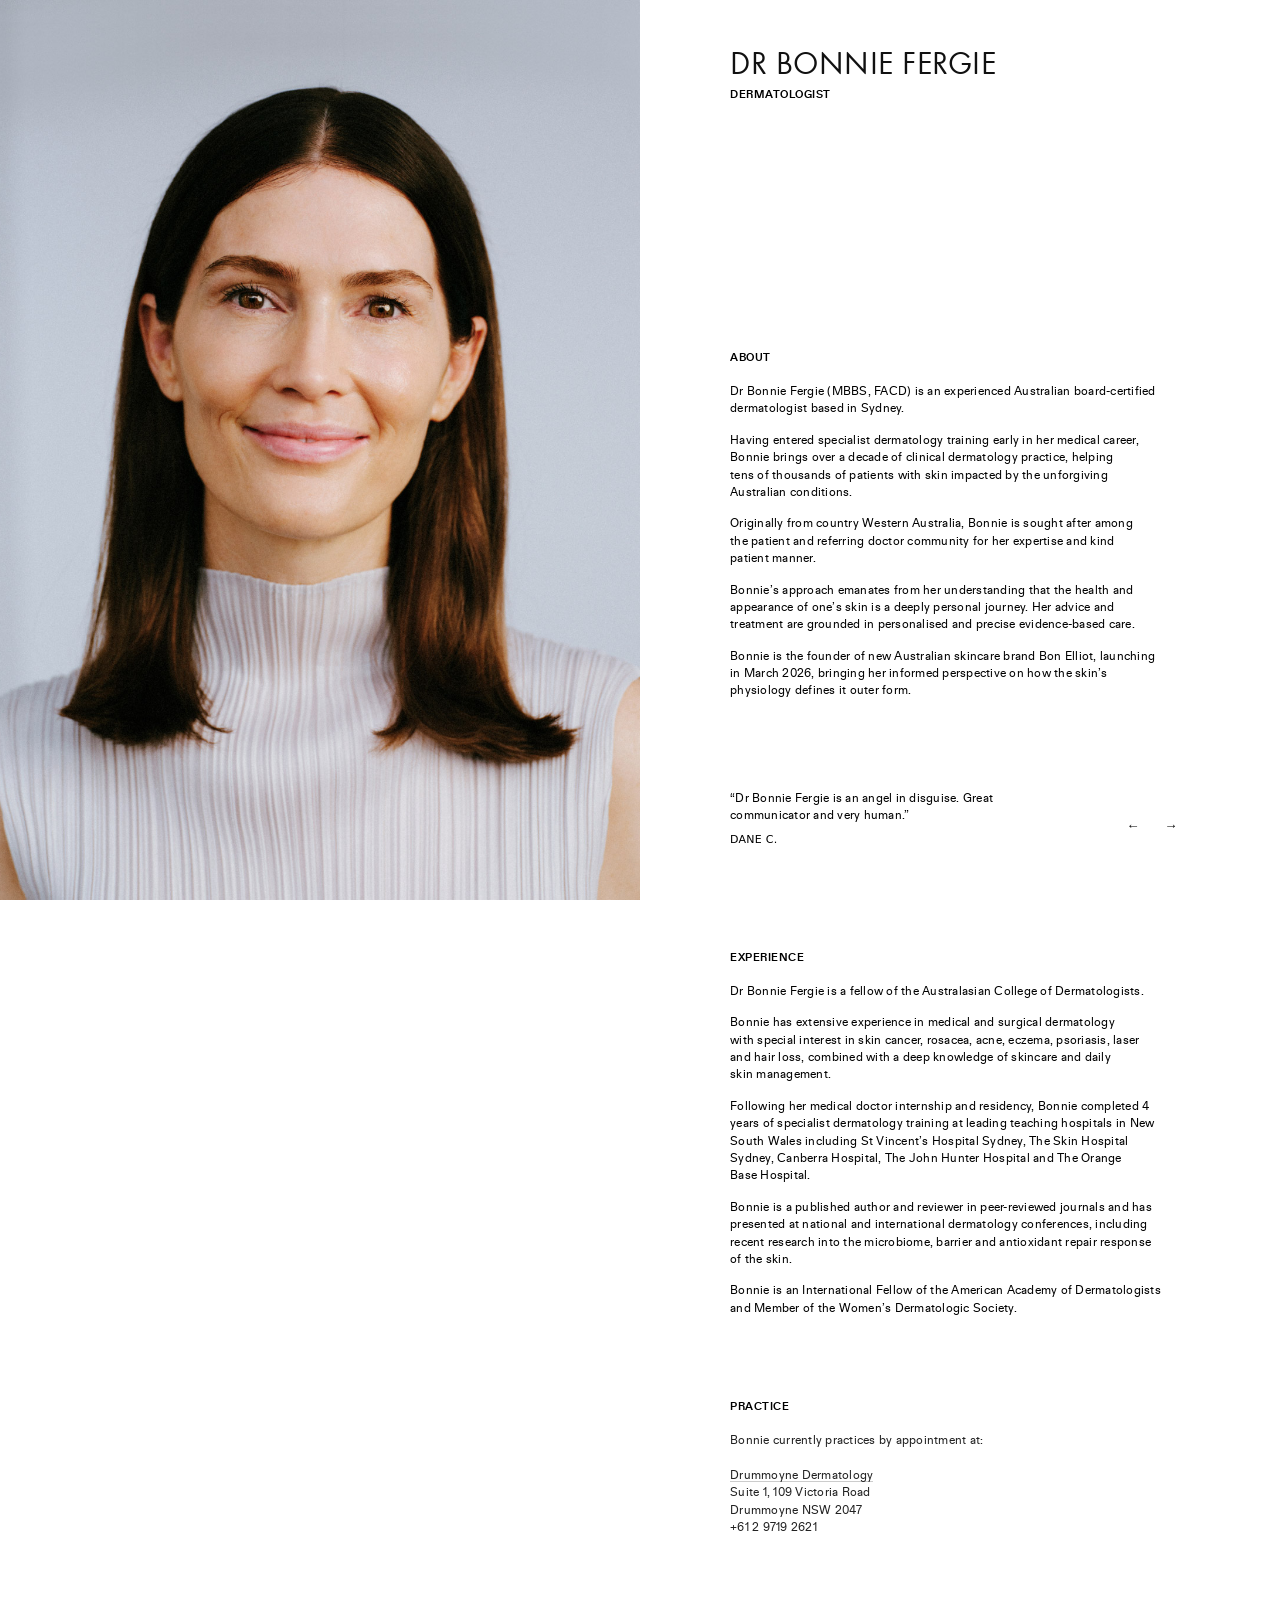
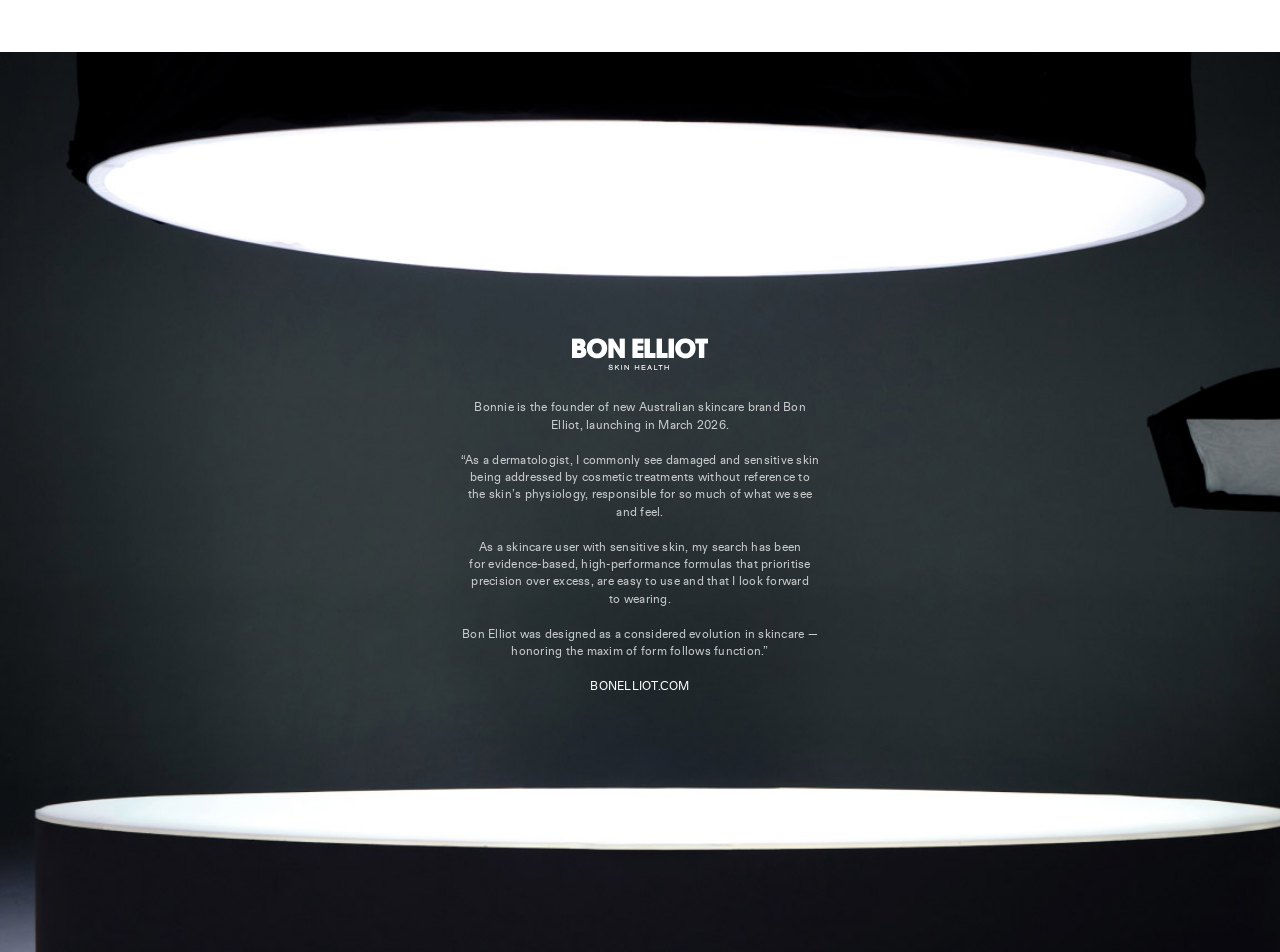
==== commit cee01dc1: "Add files via upload" ====
--- a/index.html
+++ b/index.html
@@ -1,6 +1,15 @@
 <!doctype html>
 <html lang="en">
 <head>
+	<!-- Google tag (gtag.js) -->
+	<script async src="https://www.googletagmanager.com/gtag/js?id=G-F2TNHLHMJD"></script>
+	<script>
+	  window.dataLayer = window.dataLayer || [];
+	  function gtag(){dataLayer.push(arguments);}
+	  gtag('js', new Date());
+
+	  gtag('config', 'G-F2TNHLHMJD');
+	</script>
   <meta charset="utf-8" />
   <meta name="viewport" content="width=device-width, initial-scale=1" />
   <title>Dr. Bonnie Fergie</title>
@@ -73,7 +82,7 @@
               Dr Bonnie Fergie is a fellow of the Australasian College of Dermatologists.
             </p>
             <p>
-              Bonnie has extensive experience in medical and cosmetic dermatology with special interest in skin cancer, rosacea, acne, eczema, psoriasis, laser and hair loss, combined with a deep knowledge of skincare and daily skin management.
+              Bonnie has extensive experience in medical and surgical dermatology with special interest in skin cancer, rosacea, acne, eczema, psoriasis, laser and hair loss, combined with a deep knowledge of skincare and daily skin management.
             </p>
             <p>
               Following her medical doctor internship and residency, Bonnie completed 4 years of specialist dermatology training at leading teaching hospitals in New South Wales including St Vincent’s Hospital Sydney, The Skin Hospital Sydney, Canberra Hospital, The John Hunter Hospital and The Orange Base Hospital. 
